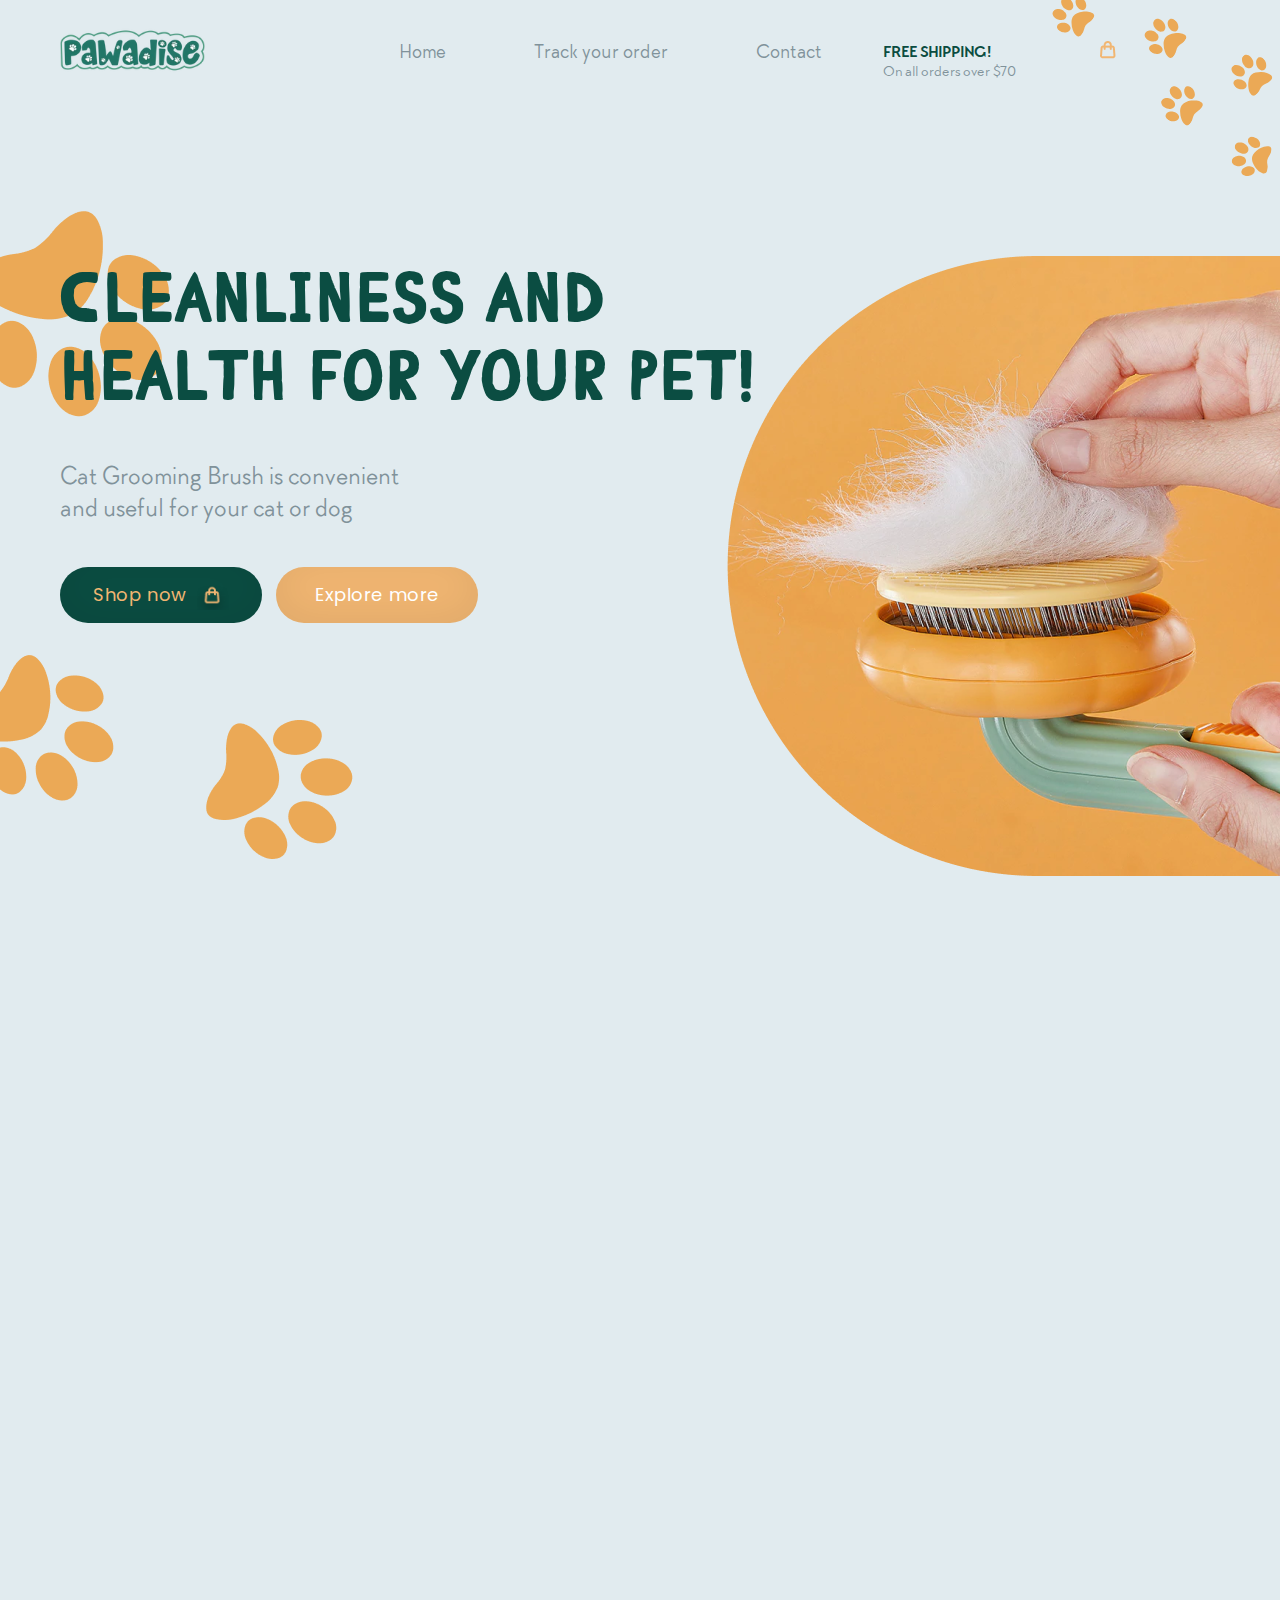
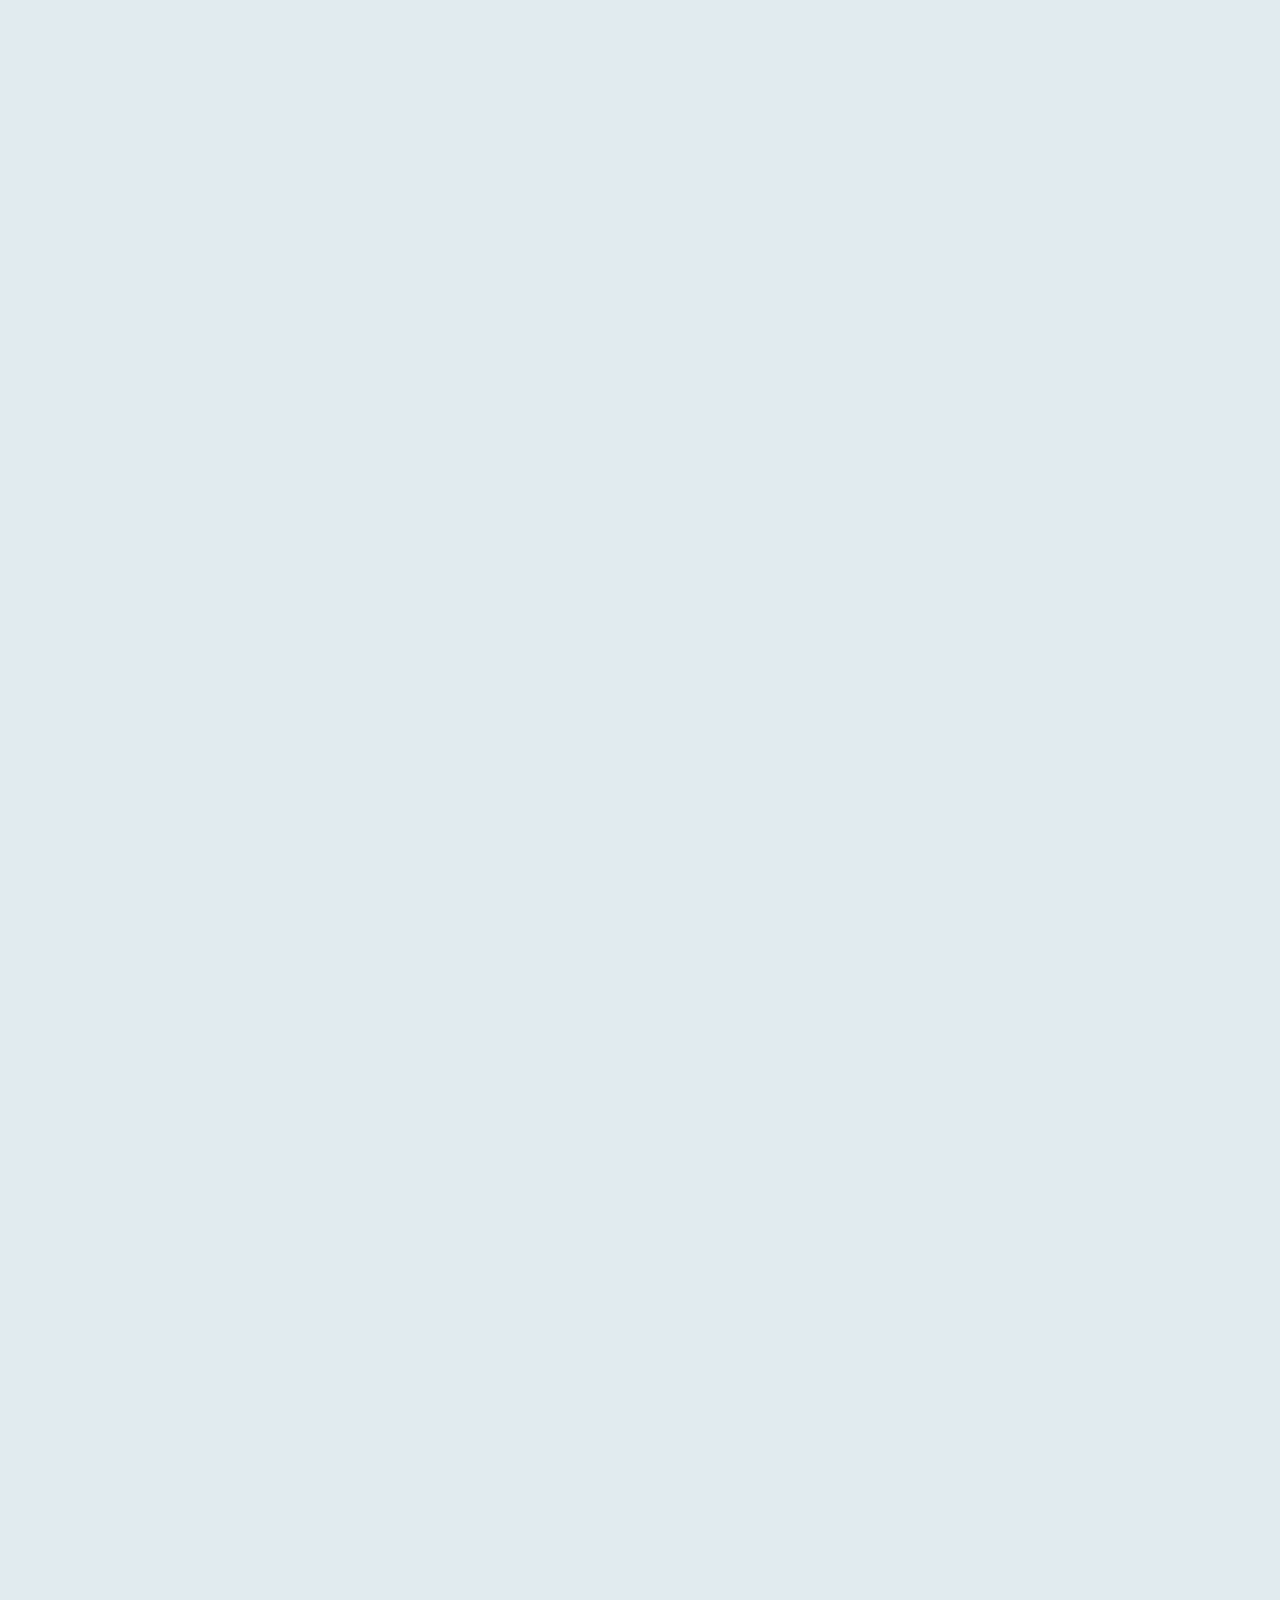
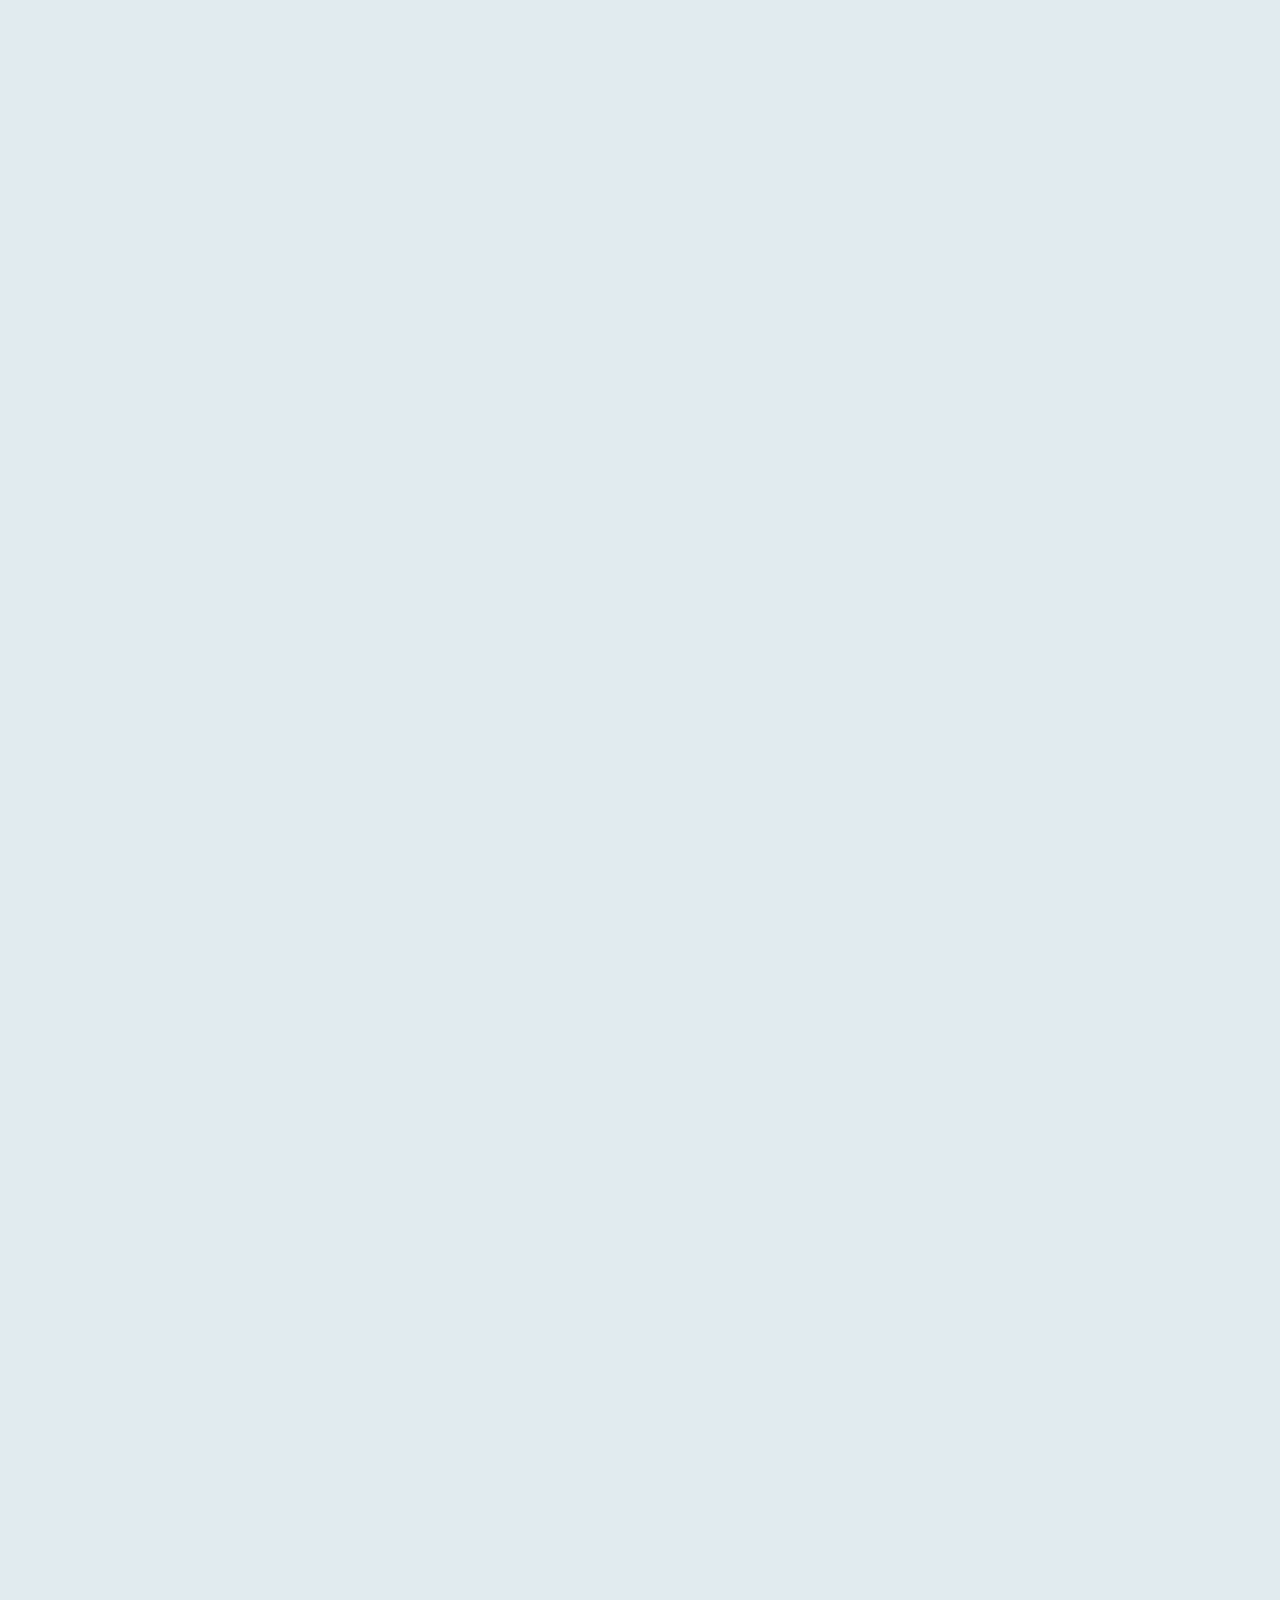
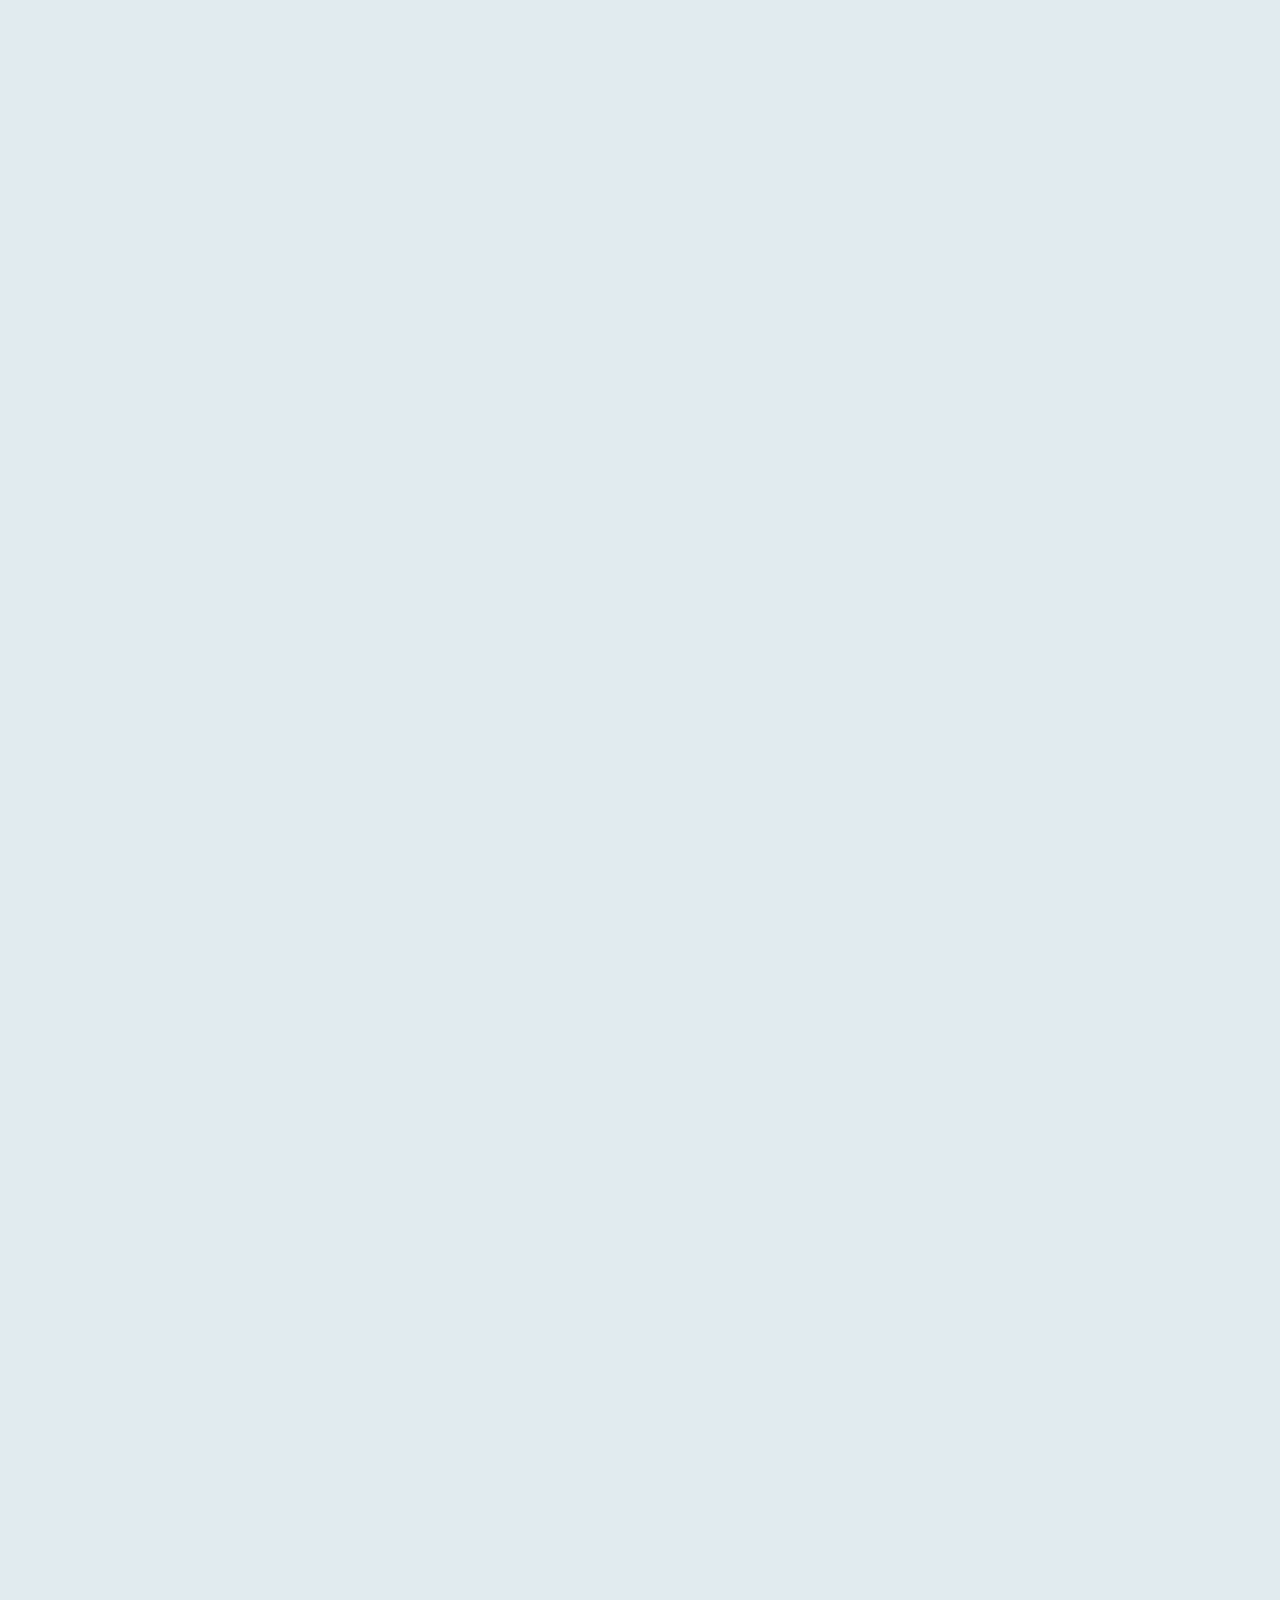
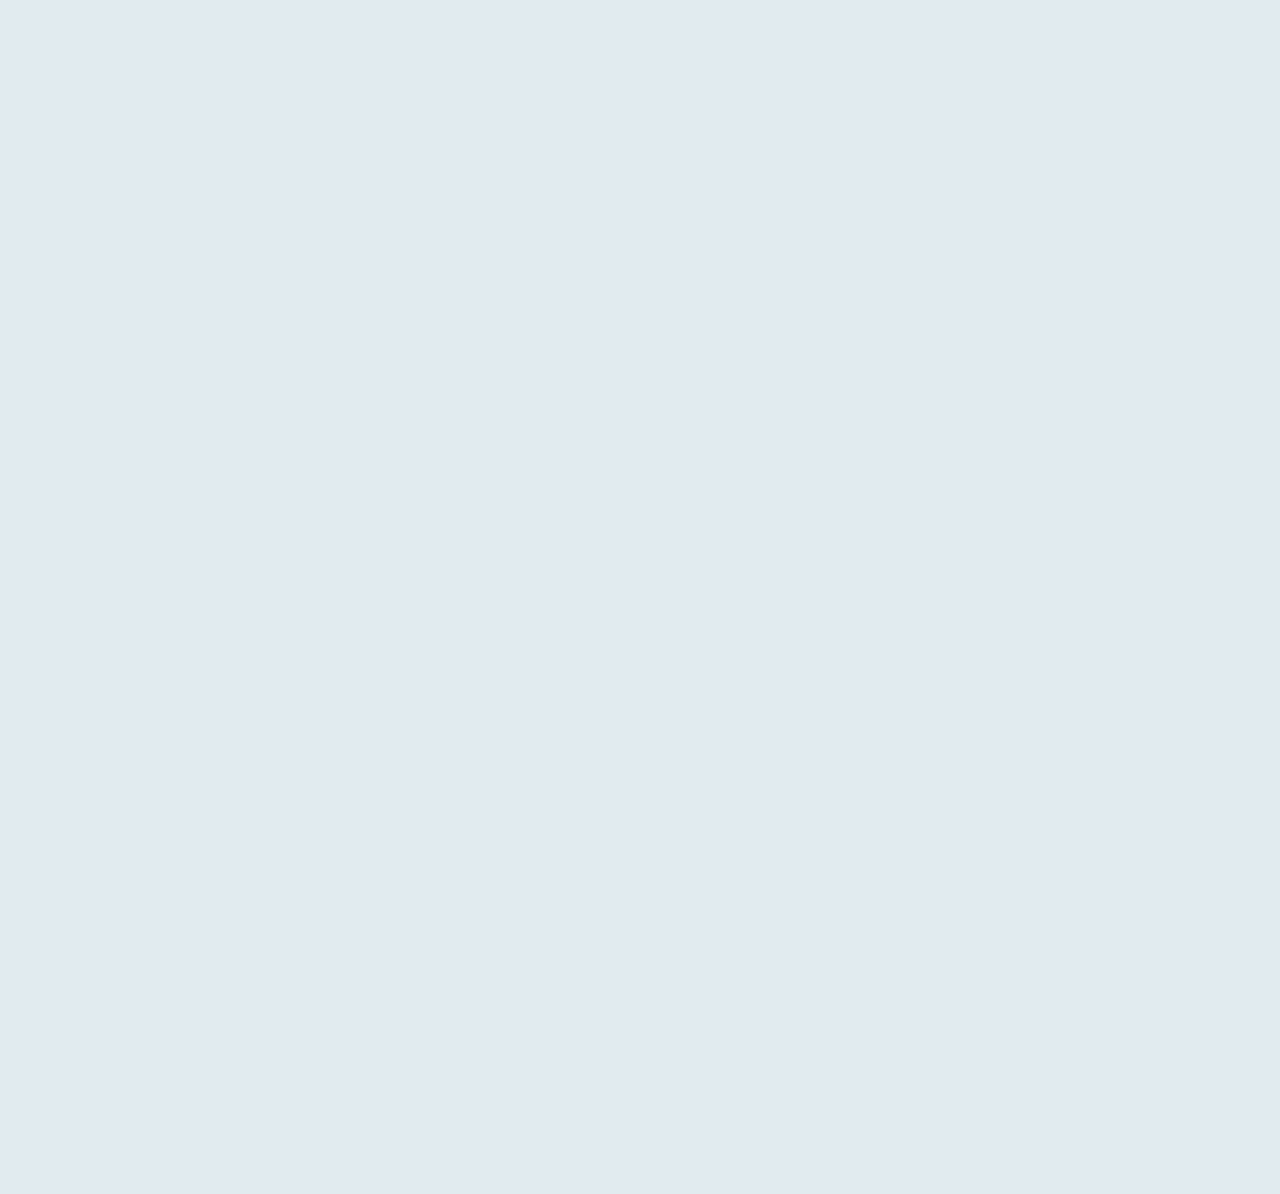
==== index.html @ 47f72644 "Rename main-page.html to index.html" ====
<!DOCTYPE html>
<html lang="en">

<head>
    <meta charset="UTF-8">
    <meta http-equiv="X-UA-Compatible" content="IE=edge">
    <meta name="viewport" content="width=device-width, initial-scale=1.0">
    <link rel="preconnect" href="https://fonts.googleapis.com">
    <link rel="preconnect" href="https://fonts.gstatic.com" crossorigin>
    <link href="https://fonts.googleapis.com/css2?family=Poppins:wght@600&display=swap" rel="stylesheet">
    <link rel="stylesheet" href="./css/normalize.css">
    <link rel="stylesheet" href="./css/fonts.css">
    <link rel="stylesheet" href="./css/style.css">
    <script src="./script/burger.js" defer></script>
    <title>Pawadise</title>
</head>

<body>
    <!-- HEADER  -->
    <header id="up" class="header">
        <div class="container">
            <div class="header__inner">
                <div class="header__wrapper">
                    <!-- Header mob menu -->
                    <div class="header__content-mob-menu">
                        <div class="mob-menu__item"></div>
                        <div class="mob-menu__item"></div>
                    </div>
                    <div class="header__logo">
                        <a href="#up">
                            <img src="./img/logo-top.svg" alt="pawadise-logo">
                        </a>
                    </div>
                    <nav class="header__nav">
                        <a class="nav-list__item" href="#home">
                            <div class="item-text">
                                Home
                            </div>
                        </a>
                        <a class="nav-list__item" href="#track">
                            <div class="item-text">
                                Track your order
                            </div>
                        </a>
                        <a class="nav-list__item" href="#contacts">
                            <div class="item-text">
                                Contact
                            </div>
                        </a>
                        <div class="header__offer">
                            <span class="header__offer-title">FREE SHIPPING! </span>
                            <span class="header__offer-text">On all orders over $70</span>
                        </div>
                        <div class="header__nav-shoppingbag">
                            <a href="#">
                                <img src="./img/shoppingbag.png" alt="shoppingbag-icon">
                            </a>
                        </div>
                    </nav>
                    <div class="header__shoppingbag">
                        <a href="#">
                            <img src="./img/shoppingbag.png" alt="shoppingbag-icon">
                        </a>
                    </div>
                </div>
            </div>
        </div>
    </header>
    <nav class="header__burger">
        <div class="header__burger-left">
            <ul>
                <li>
                    <a class="nav-list__item-string" href="#home">
                        Home
                    </a>
                </li>
                <li>
                    <a class="nav-list__item-string" href="#track">
                        Track your order
                    </a>
                </li>
                <li>
                    <a class="nav-list__item-string last-nav-link" href="#contact">
                        Contact
                    </a>
                </li>
                <li>
                    <span class="header__offer-title">FREE SHIPPING! </span>
                    <span class="header__offer-text">On all orders over $70</span>
                </li>
            </ul>
        </div>
        <div class="header__burger-right">
            <a class="close-burger" href="#">
                <img src="./img/close.png" alt="close">
            </a>
        </div>
    </nav>
    <main class="main">
        <section id="home" class="intro">
            <div class="container">
                <div class="intro-block">
                    <div class="info-title">
                        <h1 class="info__title">Cleanliness and health for your pet!</h1>
                    </div>
                    <div class="info-description">
                        <span class="info__text">Cat Grooming Brush is convenient <br> and useful for your cat or
                            dog</span>
                    </div>
                    <div class="info-btns">
                        <button class="button green-btn green-btn-top" type="button">Shop now <img
                                src="./img/akar-icons_shopping-bag.png" alt="bag-icon" width="32"></button>
                        <button class="button orange-btn orange-btn-top" type="button">Explore more</button>
                    </div>
                </div>
            </div>
        </section>
        <section class="advantages">
            <div class="container">
                <div class="advantages-block">
                    <div class="advantages__gif">
                        <img src="./img/catbrush_600x600.gif.gif" width="409" alt="image-exapmle">
                        <!--     <img class="icon-play" src="./img/play-icon.png"  alt="icon-play"> -->
                    </div>
                    <div class="advantages___description">
                        <div class="description__item">
                            <div class="description__item-title">
                                <img src="./img/ok-icon.png" width="32" alt="ok-icon">
                                <h3 class="item__title">Easy To Clean!</h3>
                            </div>
                            <span class="item__text">When you’re done brushing your pet, simply click the button and the
                                bristles retract back into the brush. It's super easy to remove all the hair from the
                                brush, making it ready for the next time use.</span>
                        </div>
                        <div class="description__item rt">
                            <div class="description__item-title">
                                <img src="./img/ok-icon.png" width="32" alt="ok-icon">
                                <h3 class="item__title">No More Hair Everywhere!</h3>
                            </div>
                            <span class="item__text">Whether you're a pet owner or groomer, you deserve to have this #1
                                recommended ergonomic, durable, and non-slip brush that provides comfort and ease when
                                brushing your cat, works great for both cats and dogs.</span>
                        </div>
                    </div>
                </div>
            </div>
        </section>
        <section id="track" class="benefits">
            <div class="container">
                <div class="benefits-block">
                    <div class="section__title  benefits-title">
                        <h2 class="section-title">Grooming Your Cat Doesn't Only Benefit You!</h2>
                    </div>
                    <div class="benefits__list">
                        <div class="benefits__list-item">
                            <div class="list-item__img">
                                <img src="./img/ok-icon.png" width="32" alt="ok-icon">
                            </div>
                            <div class="list-item__text">
                                <span>The more hair you brush, the less hair your cat will swallow which helps avoid
                                    multiple dangerous health issues.
                                </span>
                            </div>
                        </div>
                        <div class="benefits__list-item">
                            <div class="list-item__img">
                                <img src="./img/ok-icon.png" width="32" alt="ok-icon">
                            </div>
                            <div class="list-item__text">
                                <span>Brushing distributes the cat's natural hair oil which helps maintain skin and coat
                                    health.
                                </span>
                            </div>
                        </div>
                        <div class="benefits__list-item">
                            <div class="list-item__img">
                                <img src="./img/ok-icon.png" width="32" alt="ok-icon">
                            </div>
                            <div class="list-item__text">
                                <span>With frequent brushing, you can address tangles before they turn into mats.
                                </span>
                            </div>
                        </div>
                    </div>
                </div>
                <div class="benefits__img">
                    <img src="./img/cat-benefits-block.png" alt="red-cat-img">
                </div>
            </div>
        </section>
        <section class="colors">
            <div class="container-small">
                <div class="colors-block">
                    <div class="section__title colors__title">
                        <h2 class="section-title color-title">Pick your color</h2>
                    </div>
                    <div class="colors__cards">
                        <div class="colors__cards-item">
                            <div class="cards-item__img">
                                <img src="./img/card-1.png" alt="green-brush">
                            </div>
                            <button class="button colors-button green">Green</button>
                        </div>
                        <div class="colors__cards-item">
                            <div class="cards-item__img">
                                <img src="./img/card-2.png" alt="white-brush">
                            </div>
                            <button class="button colors-button white">White</button>
                        </div>
                        <div class="colors__cards-item">
                            <div class="cards-item__img">
                                <img src="./img/card-3.png" alt="purple-brush">
                            </div>
                            <button class="button colors-button purple">Purple</button>
                        </div>
                    </div>
                </div>
            </div>
        </section>
        <section class="pluses">
            <div class="container">
                <div class="pluses-block">
                    <div class="no-hair__img">
                        <img src="./img/no-hair-block.png" alt="cat-with-brush">
                    </div>
                    <div class="pluses__description">
                        <div class="section__title pluses__title">
                            <h2 class="section-title pluses-title">no more hair everywhere!</h2>
                        </div>
                        <div class="pluses__text info-description">
                            <span>Time spent brushing your cat can help deepen the bond between the two of you</span>
                        </div>
                        <button class="button green-btn pluses-btn" type="button">Shop now <img
                                src="./img/akar-icons_shopping-bag.png" alt="bag-icon" width="32"></button>
                    </div>
                </div>
            </div>
        </section>
        <section class="guaranties">
            <div class="container">
                <div class="guaranties-block">
                    <div class="section__title guaranties__title">
                        <h2 class="section-title">Satisfaction Guarantee</h2>
                    </div>
                    <div class="guaranties__description">
                        <span>We back our Grooming Brush with a 100% satisfaction guarantee for both you and your pet!
                            We are sure that your cat will love it!</span>
                    </div>
                    <div class="guaranties__description second-guaranties">
                        <span>Or else we offer a <span class="red">30 day money back</span> guarantee!</span>
                    </div>
                    <div class="guaranties__img">
                        <img src="./img/Background-Dog.png" alt="background-dog">
                    </div>
                    <div class="guaranties__right-img">
                        <img src="./img/100-img.png" alt="100%">
                    </div>
                </div>
            </div>
            <div class="guaranties__adaptive-img">
                <img valign="top" src="./img/dog-adaptive.png" alt="100%">
            </div>
            <div class="paws">
                <img src="./img/guaranties-paws.png" alt="100%">
            </div>
        </section>
        <section class="options">
            <div class="container">
                <div class="options-block">
                    <div class="options-block__top">
                        <div class="options__descriptions pluses__description">
                            <div class="section__title pluses__title options__title">
                                <h2 class="section-title">no more hair <br> everywhere!</h2>
                            </div>
                            <div class="options__text info-description">
                                <span>When you’re done brushing your pet, simply click the button and the bristles
                                    retract back into the brush. It's super easy to remove all the hair from the brush,
                                    making it ready for the next time use.</span>
                            </div>
                            <button class="button green-btn options-btn" type="button">Shop now <img
                                    src="./img/akar-icons_shopping-bag.png" alt="bag-icon" width="32"></button>
                        </div>
                        <div class="options__img">
                            <img src="./img/image25.png" alt="post-facebook">
                        </div>
                    </div>
                    <div class="options-block__bottom">
                        <div class="block__bottom-list">
                            <div class="bottom-list__item">
                                <div class="bottom-item__img">
                                    <img src="./img/options-block-1.png" alt="cat-brush-img">
                                </div>
                                <div class="bottom-item__text guaranties__description">
                                    <span>You’re able to check for any skin abnormalities or ear problems.
                                    </span>
                                </div>
                            </div>
                            <div class="bottom-list__item">
                                <div class="bottom-item__img">
                                    <img src="./img/options-block-2.png" alt="cat-brush-img">
                                </div>
                                <div class="bottom-item__text guaranties__description">
                                    <span>Grooming enables you to check for parasites such as fleas and ticks and get
                                        rid of them.
                                    </span>
                                </div>
                            </div>
                            <div class="bottom-list__item">
                                <div class="bottom-item__img">
                                    <img src="./img/options-block-3.png" alt="cat-brush-img">
                                </div>
                                <div class="bottom-item__text guaranties__description">
                                    <span>Time spent brushing your cat can help deepen the bond between the two of you.
                                    </span>
                                </div>
                            </div>
                        </div>
                    </div>
                </div>
            </div>
        </section>
        <section class="review">
            <div class="container-middle">
                <div class="review-block">
                    <div class="section__title guaranties__title review__title">
                        <h2 class="section-title review-title">all about Grooming Brush </h2>
                    </div>
                    <div class="review__top-part">
                        <div class="top-part__rate">
                            <div class="rate-img">
                                <img src="./img/properties-img.png" alt="review-icon" width="50">
                            </div>
                            <div class="rate-stars">
                                <img src="./img/5stars.png" alt="stars-icons">
                            </div>
                            <div class="rate-text">
                                <span>30 Reviews</span>
                            </div>
                        </div>
                        <button class="button orange-btn review-orange__button">Write a review</button>
                    </div>
                    <div class="review__cards">
                        <div class="review__card bottom__card">
                            <div class="card-img">
                                <img src="./img/review1.png" alt="review-photo">
                            </div>
                            <div class="card-info">
                                <span class="card-info__date">05.02.2022</span>
                                <span class="card-info__name">Carlos Mcgrath</span>
                                <div class="card-info__stars">
                                    <img src="./img/5stars.png" alt="stars-icons">
                                </div>
                                <span class="card-info__text">Arrived fast! Quality is good, exactly as <br> picture
                                    showed. My cat liked ot so <br> much.</span>
                            </div>
                        </div>
                        <div class="review__card spaces bottom__card">
                            <div class="card-img">
                                <img src="./img/review2.png" alt="review-photo">
                            </div>
                            <div class="card-info">
                                <span class="card-info__date">05.02.2022</span>
                                <span class="card-info__name">Ahmed Parsons</span>
                                <div class="card-info__stars">
                                    <img src="./img/5stars.png" alt="stars-icons">
                                </div>
                                <span class="card-info__text">I found this brush when I was looking for a self grooming
                                    kit for my cat. It's been a huge hit with him and he loves when I groom him with it.
                                    The hair removal is really easy and the product is good quality. Highly recommend
                                    it!</span>
                            </div>
                        </div>
                        <div class="review__card bottom__card">
                            <div class="card-img">
                                <img src="./img/review3.png" alt="review-photo">
                            </div>
                            <div class="card-info">
                                <span class="card-info__date">05.02.2022</span>
                                <span class="card-info__name">Darrell Levine</span>
                                <div class="card-info__stars">
                                    <img src="./img/5stars.png" alt="stars-icons">
                                </div>
                                <span class="card-info__text">I'm happy with my purchase of this hairbrush for my cat
                                    and dog. I like that the button is easy to press and it removed the hair quickly and
                                    efficiently. </span>
                            </div>
                        </div>
                        <div class="review__card bottom__card">
                            <div class="card-img">
                                <img src="./img/review4.png" alt="review-photo">
                            </div>
                            <div class="card-info">
                                <span class="card-info__date">05.02.2022</span>
                                <span class="card-info__name">Ahmed Parsons</span>
                                <div class="card-info__stars">
                                    <img src="./img/5stars.png" alt="stars-icons">
                                </div>
                                <span class="card-info__text">Cool brush, the cat is delighted, before it did not give
                                    itself to comb now it does!</span>
                            </div>
                        </div>
                        <div class="review__card spaces bottom__card">
                            <div class="card-img">
                                <img src="./img/review5.png" alt="review-photo">
                            </div>
                            <div class="card-info">
                                <span class="card-info__date">05.02.2022</span>
                                <span class="card-info__name">Jayden Mooney</span>
                                <div class="card-info__stars">
                                    <img src="./img/5stars.png" alt="stars-icons">
                                </div>
                                <span class="card-info__text">I absolutely love this brush! I have two cats and it works
                                    great on both of them. Plus, it's so easy to use and the button that removes the
                                    hair is so easy to press. </span>
                            </div>
                        </div>
                        <div class="review__card bottom__card">
                            <div class="card-img">
                                <img src="./img/review6.png" alt="review-photo">
                            </div>
                            <div class="card-info">
                                <span class="card-info__date">05.02.2022</span>
                                <span class="card-info__name">Darrell Levine</span>
                                <div class="card-info__stars">
                                    <img src="./img/5stars.png" alt="stars-icons">
                                </div>
                                <span class="card-info__text">It works very well and it's adorable</span>
                            </div>
                        </div>
                    </div>
                    <div class="review__button-block">
                        <button class="button review__button" type="button">Show more reviews<img src="./img/Vector.svg"
                                alt="bag-icon" width="10"></button>
                    </div>
                </div>
            </div>
        </section>
    </main>
    <!-- Footer -->
    <footer id="contacts" class="footer">
        <div class="container">
            <div class="footer__wrapper">
                <div class="footer__logo">
                    <a href="#up">
                        <img src="./img/logo-top.svg" alt="pawadise-logo">
                    </a>
                </div>
                <div id="contact" class="footer__menu">
                    <div class="footer__menu-left">
                        <a class="menu-left__link last-link" href="#">Terms of Service</a>
                        <a class="menu-left__link" href="#">Privacy Policy</a>
                    </div>
                    <div class="footer__menu-rigth">
                        <a class="menu-rigth__link last-link" href="#">Refund Policy</a>
                        <a class="menu-rigth__link" href="#">Shipping Policy</a>
                    </div>
                </div>
                <div class="footer__text">
                    <span>This site is protected by reCAPTCHA and the Google Privacy Policy and Terms of Service
                        apply.</span>
                </div>
            </div>
        </div>
    </footer>
</body>

</html>
---- css/fonts.css ----
@font-face {
    font-family: 'TT ChocolatesBold';
    src: url('../fonts/TT ChocolatesBold/TTChocolates-Bold.eot');
    src: local('../fonts/TT ChocolatesBold/TT Chocolates Bold'), local('TTChocolates-Bold'),
        url('../fonts/TT ChocolatesBold/TTChocolates-Bold.eot?#iefix') format('embedded-opentype'),
        url('../fonts/TT ChocolatesBold/TTChocolates-Bold.woff2') format('woff2'),
        url('../fonts/TT ChocolatesBold/TTChocolates-Bold.woff') format('woff'),
        url('../fonts/TT ChocolatesBold/TTChocolates-Bold.ttf') format('truetype');
    font-weight: bold;
    font-style: normal;
}
@font-face {
    font-family: 'TT ChocolatesRegular';
    src: url('../fonts/TT ChocolatesRegular/TTChocolates-Regular.eot');
    src: local('../fonts/TT ChocolatesRegular/TT Chocolates Regular'), local('TTChocolates-Regular'),
        url('../fonts/TT ChocolatesRegular/TTChocolates-Regular.eot?#iefix') format('embedded-opentype'),
        url('../fonts/TT ChocolatesRegular/TTChocolates-Regular.woff2') format('woff2'),
        url('../fonts/TT ChocolatesRegular/TTChocolates-Regular.woff') format('woff'),
        url('../fonts/TT ChocolatesRegular/TTChocolates-Regular.ttf') format('truetype');
    font-weight: normal;
    font-style: normal;
}
@font-face {
    font-family: 'TT ChocolatesMedium';
    src: url('../fonts/TT ChocolatesMedium/TTChocolates-Medium.otf') format('opentype');
}
 @font-face {
    font-family: 'Comic CATRegular';
    src: url('../fonts/Comic CATRegular/Comic_CAT.otf') format('opentype');
}
---- css/style.css ----
html, body {
    font-family: 'TT ChocolatesRegular';
    font-size: 62.5%;
    color: #0B4D42;
    background-color: #E1EBEF;
    overflow-x: hidden;
    min-width: 320px;
    max-width: 256rem;
    margin: 0 auto;
   /*  outline: 1px solid green; */
    box-sizing: border-box;
    height: 100%;
    position: relative;
}
h1, h2, h3, h4, h5, h6, span, ul, li {
    margin: 0;
    padding: 0;
}
a {
    text-decoration: none;
    color: #80929A;
}
.container {
    height: auto;
    max-width: 116rem;
    margin: 0 auto;
  /*   outline: 1px solid red; */
    position: relative;
}
.container-middle {
    max-width: 94.8rem;
    position: relative;
    margin: 0 auto;
 /*    outline: 1px solid purple; */
}
.container-small {
    max-width: 86rem;
    position: relative;
    margin: 0 auto;
/*     outline: 1px solid blue; */
}
.header {
    background: url(../img/header-backgrnd.svg) no-repeat top right;
}
.header__inner {
    z-index: 1000;
}
.header__wrapper {
    z-index: 100;
    display: flex;
    align-items: center;
    justify-content: space-between;
    padding-bottom: 8rem;
    flex-shrink: 1;
}
.header__logo {
    display: flex;
    width: 14.5rem;
    height: 4.5rem;
}
.header__shoppingbag {
    display: flex;
}
.header__nav {
    display: flex;
    justify-content: space-evenly;
    flex-basis: 70%;
    flex-direction: row;
    font-size: 2rem;
    line-height: 120%;
    align-items: center;
    align-self: center;
    padding-right: 7rem;  
}
.nav-list__item {
    padding: 0 2.7rem 3.7rem 2.7rem;
}
.item-text {
    padding-top: 4rem;
}
.nav-list__item:hover {
    color: #FFFFFF;
    background-color: #EBA956;
    border-radius: 0px 0px 5rem 5rem;
    cursor: pointer;
}
.nav-list__item:hover a {
    color: #FFFFFF;
    cursor: pointer;
}
.header__offer {
    display: flex;
    flex-direction: column;
    padding-top: 2.2rem;
    margin-right: 5rem;
}
.header__nav-shoppingbag {
   padding-top: 0.5rem; 
}
.header__offer-title {
    color: #0B4C41;
    font-family: 'TT ChocolatesBold';
    font-size: 1.6rem;
    line-height: 127%;
}
.header__offer-text {
    font-size: 1.5rem;
    line-height: 127%;
    color: #80929A;
}
/* intro-block */
.intro-block {
    padding-top: 8rem; 
    display: flex;
    flex-direction: column;
    justify-content: left;
}
.info__title {
    font-family: 'Comic CATRegular';
    font-size: 6.8rem;
    line-height: 115%;
    color: #0B4D42;
    margin-bottom: 4.3rem;
    max-width: 77.3rem;
}
.info-description {
    font-size: 2.5rem;
    line-height: 127%;
    color: #80929A;
    margin-bottom: 4.3rem;
}
.info-btns {
    display: flex;
    margin-bottom: 25.3rem;
}
.green-btn {
    display: flex;
    align-items: center;
    justify-content: center;
    height: 5.6rem;
    width: 20.2rem;
    font-size: 1.8rem;
    line-height: 150%;
    text-align: center;
    letter-spacing: 0.03em;
    font-family: 'Poppins', sans-serif;
    color: #F1B672;
    background-color: #0B4D42;
    border-radius: 6.8rem;
    border: none;
    cursor: pointer;
    margin-right: 1.4rem;
    box-shadow: inset 0px -8px 43px rgba(0, 0, 0, 0.07);
}
.button img {
    padding-left: 1rem;
}
.orange-btn {
    display: flex;
    align-items: center;
    justify-content: center;
    height: 5.6rem;
    width: 20.2rem;
    font-size: 1.8rem;
    line-height: 150%;
    text-align: center;
    letter-spacing: 0.03em;
    font-family: 'Poppins', sans-serif;
    color: #FFF;
    background-color: #F1B672;
    border-radius: 6.8rem;
    border: none;
    cursor: pointer;
    margin-right: 1.4rem;
    box-shadow: inset 0px -8px 43px rgba(0, 0, 0, 0.07);
}
.intro {
    background: url(../img/main-first-block.png) no-repeat top 100% right,
    url(../img/paw_first-block.png) no-repeat top 100% left;
}
/* Advantages-block */
.advantages {
    padding-bottom: 11rem;
    background: url(../img/gif-block-paws.png) no-repeat top 108% left;
    background-size: 15rem;
}
.advantages-block {
    padding-top: 16rem;
    display: flex;
}
.advantages__gif {
    flex-basis: 41%;
    border-radius: 6rem;
    margin-right: 4.5rem;
    overflow: hidden;
}
.advantages__gif img{
    width: 100%;
    height: auto;
}
.icon-play {
    position: absolute;
    top: 50%;
    left: 50%;
    transform: translate(-50%, -50%);
}
.advantages___description {
    display: flex;
    padding-top: 1.3rem;
/*     justify-content: left; */
}
.description__item {
    display: flex;
    flex-direction: column;
}
.description__item-title {
    display: flex;
    align-items: center;
    font-family: 'TT ChocolatesBold';
    color: #0B4C41;
    margin-bottom: 2.5rem;
}
.description__item-title h3 {
    line-height: 127%; 
    font-size: 2.5rem;
}
.description__item-title img {
    margin-right: 1.4rem;
}
.item__text {
    font-family: TT Chocolates;
    font-size: 2rem;
    line-height: 125%;
    color: #80929A;
}
.description__item {
    display: flex;
    max-width: 40.8rem;
}
.description__item:last-child {
    margin-bottom: 0;
    justify-content: flex-end;
}
/* Benefits block */
.benefits-block {
    padding-top: 9rem;
}
.section__title {
    font-family: 'Comic CATRegular';
    color: #0B4D42;
    margin-bottom: 12.5rem;
    max-width: 68.2rem;
}
.section-title {
    font-size: 5.4rem;
    line-height: 115%;
}
.benefits__list {
    display: flex;
    justify-content: space-between;
}
.benefits__list-item {
    display: flex;
    justify-content: flex-start;
    max-width: 30.2rem;
}
.benefits__list-item:last-child {
    padding-right: 4.4rem;
}
.list-item__text {
    margin-left: 1.4rem;
    font-size: 2rem;
    line-height: 120%;
    color: #80929A;
}
.benefits__img {
    position: absolute;
    top: 31%;
    left: 85%;
    transform: translate(-50%, -50%);
}
/* color section */

.colors-block {
    padding-top: 20.8rem;
}
.colors__title {
    text-align: center;
    max-width: 100%;
    margin-bottom: 7rem;
}
.colors__cards {
    display: flex;
    flex-wrap: wrap;
    justify-content: space-between;
}
.colors__cards-item {
    max-width: 25.6rem;
    width: 100%;
    margin-right: 4.5rem;
    background: rgba(11, 76, 65, 0.09);
    border-radius: 6rem;
    display: flex;
    flex-direction: column;
    align-self: center;
    align-items: center;
    position: relative;
    overflow: hidden;
    z-index: 4;
}
.colors__cards-item:last-child {
    margin-right: 0;
}
.cards-item__img {
    padding-top: 2rem;
    padding-left: 3.5rem;
    z-index: 5;
    margin-bottom: -5rem;
}
.colors-button {
    width: 18rem;
    height: 5.7rem;
    border: none;
    box-shadow: inset 0px -1.5rem 3.9rem rgba(0, 0, 0, 0.07);
    border-radius: 7rem;
    font-family: 'Poppins', sans-serif;
    font-size: 1.8rem;
    line-height: 150%;
    text-align: center;
    letter-spacing: 0.03em;
    color: #F1FBFF;
    margin-bottom: 2.4rem;
    cursor: pointer;
    z-index: 10;
}
.green {
    background: #61A865;
}
.white {
    background: #FFFFFF;
    color: #48331A;
}
.purple {
    background: #B7789F;
}

/* pluses block */
.pluses-block {
    padding-top: 24.1rem;
    display: flex;
}
.no-hair__img {
    margin-right: 8.5rem;
}
.pluses__description {
    padding-top: 8.5rem;
}
.pluses__title {
    margin-bottom: 4.3rem;
}
.pluses__text {
    margin-bottom: 6.3rem;
}
/* guarantiies block */
  .guaranties {
    position: relative;
}  
.guaranties-block {
    padding-top: 22rem;
    display: flex;
    flex-direction: column;
    align-items: center;
}
.guaranties__title {
    text-align: center;
    max-width: 100%;
}
.guaranties__description {
    font-size: 2rem;
    line-height: 2.5rem;
    text-align: center;
    color: #80929A;
    max-width: 44.3rem;
    margin-bottom: 2.9rem;
    z-index: 4;
}
.red {
    font-family: 'TT ChocolatesBold';
    color: #DC2651;
}
.guaranties__img {
    margin-top: -30rem;
    z-index: 5;
}
.guaranties__img img {
    width: 100%;
    height: auto;
    z-index: 0;
}
.paws {
    z-index: 50;
    position: absolute;
    top: 78%;
}
.paws img {
    width: 100%;
    height: auto;
    z-index: 0;
}
.guaranties__right-img {
    position: absolute ;
    top: 55%;
    left: 89.2%;
    transform: translate(-100%, -50%);

    z-index: 10;
}
.guaranties__right-img img {
    width: 200%;
    height: auto;
    z-index: 0;
}
.guaranties__adaptive-img {
    display: none;
}
/* options-block */
.options-block {
    display: flex;
    flex-direction: column;
}
.options__descriptions {
    flex-basis: 47%;
    margin-right: 2rem;
}
.options-block__top {
    display: flex;
    justify-content: space-between;
    padding-bottom: 10.7rem;
}
.options__title {
    padding-top: 0.8rem;
}
.options__text {
    margin-bottom: 4.5rem;
    padding-bottom: 0;
}
.options__img {
    padding-top: 4.8rem;
    padding-bottom: 5rem;
    background: #FFFFFF;
    border-radius: 6rem;
 /*    margin-right: 3.7rem; */
}
.options__img img {
    width: 100%;
    height: auto;
}
.bottom-item__img {
    margin-bottom: 2.7rem;
}
.block__bottom-list {
    display: flex;
    justify-content: space-between;
}
.bottom-list__item {
    display: flex;
    flex-direction: column;
    align-items: center;
    flex-basis: 22%;
}
.bottom-item__text {
    margin-bottom: 0;
}
/* Review block */
.review-block {
    padding-top: 22rem;
}
.review__title {
    margin-bottom: 8rem;
}
.review__top-part {
    display: flex;
    justify-content: space-between;
    margin-bottom: 5.8rem;
}
.top-part__rate {
    display: flex;
    justify-content: left;
    align-items: center;
    margin-left: 1.4rem;
}
.rate-img {
    margin-right: 1.5rem;
}
.rate-stars {
    margin-right: 1.1rem;
}
.rate-text {
    padding-top: 0.5rem;
    font-size: 1.8rem;
    line-height: 122%;
    color: #0B4C41;
}
.review__cards {
    display: flex;
    flex-basis: 30%;
    flex-wrap: wrap;
    margin-bottom: 5rem;
    overflow: hidden;
}
.review__card {
    max-width: 29.95rem;
    background: rgba(11, 76, 65, 0.07);
    border-radius: 5rem;
    align-items: stretch;
    min-height: 55rem;
}
.spaces {
    margin: 0 2.5rem;
}
.card-img {
    margin-bottom: 1.8rem;
}
.card-info {
    padding: 0 1.6rem;
}
.card-info__date {
    display: block;
    font-size: 1.4rem;
    line-height: 121%;
    color: #80929A;
    margin-bottom: 2.1rem;
}
.card-info__name {
    font-family: 'Comic CATRegular';
    display: block;
    font-size: 1.8rem;
    line-height: 116%;
    color: #0B4C41;
    margin-bottom: 0.6rem;
}
.card-info__stars {
    margin-bottom: 1.5rem;
}
.card-info__text {
    display: block;
    font-size: 1.6rem;
    line-height: 125%;
    color: #073029;
    margin-bottom: 1.6rem;
}
.bottom__card {
    margin-bottom: 2.6rem;
}
.review__button-block {
    display: flex;
    justify-content: center;
    margin-bottom: 18rem;
}
.review__button {
    background: rgba(11, 76, 65, 0.07);
    border-radius: 3rem;
    width: 34.8rem;
    height: 4.8rem;
    border: none;
    color: #0B4C41;
    font-size: 2rem;
    line-height: 120%;
    color: #0B4D42;
    cursor: pointer;
}
.footer {
    height: 19.2rem;
    background: #FFFFFF;
}
.footer__wrapper {
    display: flex;
    justify-content: space-between;
}
.footer__logo {
    padding-top: 6rem;
    margin-right: 17rem;
}
.footer__menu {
    flex-basis: 30%;
    padding-top: 7.9rem;
    display: flex;
    justify-content: space-between;
}
.footer__menu-right {
    margin-bottom: 1.5rem;
}
.footer__menu a {
    display: block;
    margin-bottom: 1.5rem;
    font-size: 1.6rem;
    line-height: 119%;
    color: #0B4D42;
}
.footer__text {
    flex-basis: 20%;
    padding-top: 8.1rem;
    font-size: 1.3rem;
    line-height: 123%;
    color: #80929A;
    padding-right: 4.7rem;
}
/* product block */
.product__wrapper {
    display: flex;
}
.product__images-part{
    margin-right: 15rem;
    display: flex;
    flex-direction: column;
    flex-basis: 40%;
}
.item-img {
    overflow: hidden;
    width: 9.7rem;
    height: 9.7rem;
    object-fit: contain;
    border-radius: 18px;
    cursor: pointer;
}
.item-img img {
    overflow: hidden;
    width: 100%;
    height: auto;
    object-fit: cover;
}
.part__mini-items {
    display: flex;
    justify-content: space-between;
}
.images-part__lagre {
    margin-bottom: 3rem;
    width: 55.7rem;
    height: 55.7rem;
    overflow: hidden;
    border-radius: 6rem;
}
.images-part__lagre img {
    width: 100%;
    height: 100%;
    display: block;
    object-fit: contain;
}
.product__description-part {
    padding-top: 0.5rem;
}
.description-part__rate {
    display: flex;
    align-items: center;
    margin-bottom: 1rem;
}
.product__stars {
    margin-bottom: 0;
    margin-right: 0.5rem;
}
.product__text {
    padding: 0;
    padding-bottom: 0.3rem;
}
.description-part__title {
    margin-bottom: 3.5rem;
}
.description-part__sale {
    width: 6.4rem;
    height: 2.3rem;
    color: #fff;
    background-color: #DC2651;
    border-radius: 43.3325px;
    text-align: center;
    line-height: 2.3rem;
    font-size: 1.4rem;
    margin-bottom: 0.5rem;
}
.description-part__price {
    font-family: 'Comic CATRegular';
    font-size: 3.5rem;
    line-height: 114%;
    color: #0B4D42;
    margin-right: 1.6rem;
}
.description-part__sell-price {
    font-size: 2.3rem;
    line-height: 122%;
    text-decoration-line: line-through;
    color: #80929A;
}
.description-part__text {
    display: flex;
    align-items: center;
}
.description-part__text {
    margin-top: 3.5rem;
    margin-bottom: 3.4rem;
}
.description-part__dot {
    margin-right: 1rem;
}
.description-part-text {
    font-size: 1.8rem;
    line-height: 122%;
    color: #80929A;
}
.description-part__advantages {
    margin-bottom: 3.5rem;
} 
.part-advantages__item {
    display: flex;
    align-items: center;
    margin-bottom: 1rem;
}
.part-advantages__item:last-child {
    margin-bottom: 0;
}
.description-part__icon {
    margin-right: 1rem;
}
.description-part__advantages-text {
    font-size: 1.8rem;
    line-height: 122%;
    color: #0B4C41;
    padding-bottom: 0.2rem; 
}
.part-colors__title {
    font-size: 1.8rem;
    line-height: 122%;
    color: #2C2C2C;
    margin-bottom: 1rem;
}
.part-colors__items {
    display: flex;
}
.color-item {
    width: 8.5rem;
    height: 8.5rem;
    background: rgba(11, 76, 65, 0.09);
    border-radius: 15px;
    margin-right: 1rem;
    cursor: pointer;
    overflow: hidden;
}
.color-item:last-child {
    margin-right: 0;
}
.color-item img {
    width: 100%;
    height: auto;
    object-fit: none;
}
.description-part__colors {
    margin-bottom: 4.5rem;
}
.description-part__btn {
    margin-bottom: 6.6rem;
}
/* mobile menu */
.header__content-mob-menu {
    display: none;
    width: 2.7rem;
    height: 1.06rem;
    cursor: pointer;
    padding: 2.7rem 0;
}
.mob-menu__item {
    background: #80929A;
    border-radius: 5px;
    width: 2.8rem;
    height: 0.27rem;
    margin-bottom: 0.53rem;
}
.mob-menu__item:last-child {
    margin-bottom: 0;
}
.header__shoppingbag {
    display: none
}
.header__burger {
    display: none;
}
.active {
    outline: 2px solid red;
}
.hidden {
    display: none;
}
@media (max-width: 1200px) {
    .header__wrapper, .intro-block, .advantages-block, .benefits-block, .pluses-block, .guaranties-block, .options-block, .footer__wrapper, .product__wrapper {
        padding-left: 3rem;
        padding-right: 3rem;
    }
    .header {
        background-size: 20%;
    }
    .advantages___description {
        height: 40rem;
    }
    .advantages__gif {
        height: 100%;
        overflow: hidden;
    }
    .benefits__img {
        left: 90%;
        width: 80%;
    }
    .benefits__img img {
        left: 90%;
        width: 70%;
    }
    .guaranties {
        overflow: hidden;
    }
    .footer__text {
        padding-right: 0;
        flex-basis: 25%;
    }
    .footer__logo {
        flex-basis: 25%;
        margin-right: 0;
    }
    .footer__menu {
        flex-basis: 30%;
    }
    .product__wrapper {
        justify-content: space-between;
    }
    .product__images-part {
        margin-right: 0;
        flex-basis: 50%;
    }
    .product__description-part {
        flex-basis: 40%;
    }
    .hidden {
    display: none;
}
}
/* extra breakpoint */
@media (max-width: 1100px) {
    .guaranties__right-img {
        top: 53%;
    } 
    .guaranties__img {
        padding-top: 5rem;
    }
    .product__images-part {
        flex-basis: 54%;
        overflow: hidden;
    }
    .product__images-part img{
        width: 100%;
        height: auto;
    }
    .product-title {
        font-size: 5.3rem;
    }
    .item-img {
        overflow: hidden;
        width: 9rem;
        height: 9rem;
        object-fit: contain;
        border-radius: 18px;
        cursor: pointer;
    }
    .item-img img {
        overflow: hidden;
        width: 100%;
        height: auto;
        object-fit: contain;
    }
    .images-part__lagre {
        width: 100%;
        height: auto;
    }
    .part__mini-items {
        padding: 0.2rem;
    }
}
@media (max-width: 992px) {
    .header__wrapper, .intro-block, .advantages-block {
         padding-bottom: 5rem;
    }
    .header {
         background-size: 17%;
    }
    .item-text {
         padding-top: 2.8rem;
    }
    .nav-list__item {
        font-size: 1.6rem;
        text-align: center;
        padding: 0 1.8rem 3rem 1.8rem;
    }
    .header__offer {
         padding-left: 1rem;
         margin-right: 4rem;
    }
    .header__offer-title {
         font-size: 1.4rem;
    }
    .header__offer-text {
        font-size: 1.3rem;
    }
    .intro {
        position: relative;
        background: url(../img/paw_first-block.png) no-repeat top 25% left;
        background-size: 40%;
    }
    .info__title {
        font-size: 5.8rem;
    }
    .intro-block {
        background: url(../img/main-first-block.png) no-repeat top 43% right;
        background-size: 46rem;
    } 
    .advantages-block {
        padding-top: 12rem;
    }
    .advantages___description {
        flex-direction: column;
    }
    .description__item {
        margin-bottom: 2.5rem;
    }
    .description__item-title {
        line-height: 127%;
        margin-bottom: 1.5rem;
    }
    .item__text {
        font-size: 1.8rem;  
    }
    .section-title {
        font-size: 4.8rem;
    }
    .benefits-title {
        max-width: 45rem;
    }
    .benefits__list {
        padding-right: 0;
    }
    .benefits__list-item:last-child {
        padding-right: 0rem;
    }
    .bottom-list__item {
        flex-basis: 30%;
    }
    .list-item__text {
        font-size: 1.6rem;
    }
    .colors-block, .review-block, .pluses-block {
        padding: 16rem 3rem 0 3rem;
    }
    .colors__cards {
        justify-content: space-evenly;
    }
    .colors__cards-item {
        flex-basis: 40%;
        margin-left: 4.5rem;
        margin-bottom: 4rem;
    }
    .colors__cards-item:last-child {
        margin-right: 4.5rem;
    }
    .no-hair__img {
        flex-basis: 100%;
        overflow: hidden;
        margin-right: 5rem;
    }
    .no-hair__img img{
        width: 100%;
        height: auto;
    }
    .pluses__description {
        padding-top: 2rem;
    }
    .pluses__text {
        font-size: 2.1rem;
        margin-bottom: 4rem;
    }
    .guaranties-block, .review-block {
        padding-top: 16rem;
    }
    .guaranties__right-img {
        top: 62%;
    } 
    .guaranties__title {
        margin-bottom: 8.5rem;
    }
    .guaranties__img {
        padding-top: 5rem;
    }
    .paws {
        z-index: 50;
        position: absolute;
        top: 77%;
    }
    .paws img {
        width: 80%;
    }
    .options-block {
        padding-top: 10rem;
    }
    .options__img {
        flex-basis: 50%;
        height: 100%;
        overflow: hidden;
    }
    .options__img img{
        width: 100%;
        height: auto;
    }
    .options__text  {
        font-size: 2rem;
    }
    .review__cards {
        justify-content: space-evenly;
    }
    .card-img img{
        width: 100%;
    }
    .review__card {
        max-width: 100%;
        flex-basis: 45%;
    }
    .review__button-block {
        margin-bottom: 15rem;
    }
    .spaces {
        margin-right: 0;
        margin-left: 0;
    }
    .footer {
        height: auto;
    }
    .footer__logo, .footer__menu, .footer__text {
        margin-right: 0rem;
        padding: 4rem 0;
    }
    .footer__menu {
        flex-basis: 35%;
    }
    .product__wrapper {
        flex-direction: column;
    }
    .product__images-part {
        flex-direction: row;
        justify-content: space-evenly;
        margin-bottom: 4rem;
    }
    .images-part__lagre {
        margin-bottom: 0;
        width: 65%;
    }
    .part__mini-items {
        padding: 0.2rem;
        flex-basis: 20%;
        flex-direction: column;
        justify-content: space-between;
        align-items: center;
    }
    .images-part__mini {
        display: flex;
    }
    .item-img {
        overflow: hidden;
        justify-content: space-between;
        object-fit: none;
        border-radius: 18px;
        cursor: pointer;
        width: 56%;
        height: auto;
    }
    .item-img img {
        overflow: hidden;
        width: 100%;
        height: auto;
        object-fit: contain;
        display: block;
    }
    .colors__cards-item:last-child {
        margin-bottom: 0;
    }
}
 /* extra breakpoint */
 @media (max-width: 880px) {
    .guaranties__right-img {
        top: 55%;
    } 
    .guaranties__img {
        padding-top: 10rem;
    }
    .intro-block {
        padding-bottom: 0;
    }
    .intro-block {
        background: url(../img/main-first-block.png) no-repeat top 57% right;
        background-size: 46rem;
    }
}
 @media (max-width: 768px) {
/*     .header__wrapper {
        padding-bottom: 1.5rem;
    }
    .header__logo, .footer__logo {
        width: 8.7rem;
        height: 2.7rem; 
    }
    .header__logo img{
        width: 100%;
        height: auto; 
    }
    .header__nav {
        padding-right: 3rem;
    }
    .header__nav-shoppingbag {
        margin-left: 3rem;
    } */
    main {
        padding-top: 6.4rem;
    }
    .header {
        background: none;
        background-color: #FFFFFF;
    }
    .header__wrapper {
        height: 6.4rem;
        padding-bottom: 0rem;
        display: flex;
        justify-content: space-between;
        position: fixed;  
        width: 92%;
    }
    .header__wrapper::before {
        content: '';
        position: absolute;
        top: 0;
        left: 0;
        width: 100%;
        height: 100%;
        background-color: #fff;
        z-index: 6;
    }
    .header__logo {
        padding: 1.8rem 0;
        width: 8.7rem;
        height: 2.7rem; 
        position: relative;
        z-index: 7;
    }
    .footer__logo {
        padding: 1.8rem 0;
        width: 8.7rem;
        height: 2.7rem; 
        position: relative;
        z-index: 4;
    }
    .header__logo img{
        width: 100%;
        height: auto; 
    }
    .header__content-mob-menu {
        display: block;
        position: relative;
        z-index: 7;
    }
    .header__shoppingbag {
        display: block;
        position: relative;
        z-index: 7;
        padding-right: 1rem;
    }
    .header__nav {
        display: none;
    }   
    .header__content-mob-menu {
        display: block;
    }
    .header__shoppingbag {
        display: block
    }
    .header__nav {
        display: none;
    }
    .header__burger {
        width: 100%;
        height: 100%;
        top: 0%;
        left: 0;
        background-color: transparent;
        position: fixed;
        z-index: 5;
        display: none;
    }
    .is-active {
        display: flex;
    }
    .none {
        display: none;
    }
    .header__burger-left {
        background-color: #FFF;
        display: flex;
        flex-direction: column;
        padding-top: 15.5rem;
        height: 100%;
        width: 78%;
    }
    .header__burger-left ul {
        list-style: none;
        margin-left: 2rem;
    }
    .nav-list__item-string {
        font-size: 1.8rem;
        line-height: 122%;
        color: #80929A;
        display: block;
        margin-bottom: 2.2rem;
        width: 50%;
    }
    .last-nav-link {
        margin-bottom: 9.4rem;
    }
    .header__offer-title {
        font-size: 1.6rem;
        margin-bottom: 0.5rem;
        display: block;
    }
    .header__offer-text {
        font-size: 1.5rem;
    }
    .header__burger-right {
        padding-top: 8rem;
        font-size: 2rem;
        width: 22%;
        background-color: rgba(0, 0, 0, 0.5);
        display: flex;
        justify-content: center;
    } 
    .header__burger-right a {
        padding: 1rem;
    }
    .item-text {
        padding-top: 2.4rem;
    }
    .nav-list__item {
       font-size: 1.6rem;
       text-align: center;
       padding: 0 1rem 3rem 1rem;
    }
    .header__offer {
        display: none;
    }
    .intro {
        position: relative;
        background: url(../img/paw_first-block.png) no-repeat top 0% left;
        background-size: 35%;
    }
    .info-btns {
        margin-bottom: 8rem;
    }
    .info__title {
        font-size: 4.2rem;
    }
    .info-title {
        max-width: 30rem;
    }
    .info-description {
        font-size: 2rem;
    }
    .intro-block {
        background: url(../img/main-first-block.png) no-repeat top 55% right;
        background-size: 35rem;
        padding-bottom: 0;
    } 
    .info-btns {
        margin-bottom: 12rem;
    }
    .advantages {
        background: url(../img/gif-block-paws.png) no-repeat top 106% left;
        background-size: 15rem;
    }
    .advantages-block {
        padding-top: 12rem;
        flex-direction: column-reverse;
        align-items: center;
    }
    .advantages___description {
        padding-top: 0;
        flex-direction: row;
        justify-content: space-between;
        height: auto;
        margin-bottom: 2rem;
    }
    .description__item-title {
        position: relative;
    }
    .description__item-title img {
        position: absolute;
        top: 0;
        left: 0;
    }
    .item__title {
        margin-left: 4rem;
    }
    .advantages__gif {
        width: 40.9rem;
        margin-right: 0;
    }
    .description__item-title h3 {
        font-size: 2.2rem;
    }
    .description__item {
        margin-bottom: 2.5rem;
        flex-basis: 49%;
    }
    .description__item:last-child {
        justify-content: flex-start;
    }
    .description__item-title {
        line-height: 127%;
        margin-bottom: 1.5rem;
    }
    .item__text {
        font-size: 1.6rem;  
    }
    .benefits__img {
        top: 25%;
    }
    .section-title {
        font-size: 4.2rem;
    }
    .benefits-title {
        max-width: 35rem;
        margin-bottom: 8rem;
    }
    .benefits__list {
        flex-direction: column;
        justify-content: stretch;
    }
    .benefits__list-item {
        display: flex;
        margin-bottom: 2rem;
    }
    .list-item__text {
        min-width: 48rem;
    }
    .colors-block, .review-block {
        padding-top: 12rem;
    }
    .colors__cards {
        padding: 0;
        flex-direction: column;
        justify-content: center;
        align-self: center;
    }
    .colors__cards-item {
        flex-wrap: wrap;
        flex-basis: 100%;
        width: 90%;
        margin: 0 0 2.5rem 0;
    }
    .colors__cards-item:last-child {
        margin-right: 0;
    }
    .colors__cards-item img {
        width: 90%;
    }
    .pluses-block {
        padding-top: 15rem;
    }
    .pluses__description {
        padding-top: 0;
    }
    .pluses__text {
        font-size: 2rem;
        margin-bottom: 3rem;
    }
    .pluses-title {
        font-size: 3.8rem;
    }
    .pluses__title {
        margin-bottom: 3rem;
    }
    .guaranties-block {
        padding-top: 15rem;
    }
    .guaranties__img {
        display: none;
    }
    .second-guaranties {
        padding-bottom: 12rem;
    }
    .paws {
        top: 73%;
    }
    .guaranties__right-img {
        top: 88%;
        left: 85%;
        width: 8rem;
    } 
    .options-block {
        padding-top: 12rem;
    }
    .options__title {
        padding-top: 0;
    }
    .options-block__top {
        padding-bottom: 0;
        margin-bottom: 10rem;
    }
    .block__bottom-list {
        flex-direction: column;
    }
    .bottom-list__item {
        margin-bottom: 3rem;
    }
    .bottom-item__text  {
        font-size: 2.2rem;
    }
    .top-part__rate {
        margin-left: 0;
    }
    .review-orange__button {
        margin-right: 0;
    }
    .review__card {
        max-width: 100%;
        flex-basis: 75%;
    }
    .card-info__name {
        font-size: 2.2rem;
    }
    .card-info__text {
        font-size: 2rem;
        margin-bottom: 2rem;
    }
    .review__button-block {
        margin-bottom: 12rem;
    }
    .footer__wrapper {
        flex-direction: column;
    }
    .footer__logo, .footer__menu, .footer__text {
        margin-right: 0rem;
        padding: 0;
    }
    .footer__logo {
        padding-top: 3rem;
        margin-bottom: 3rem;
    }
    .footer__logo img{
        width: 100%;
        height: auto; 
    }
    .footer__menu {
        justify-content: flex-start;
        margin-bottom: 1.5rem;
    }
    .footer__menu-left {
        flex-basis: 35%;
        font-family: 'TT ChocolatesBold';
    }
    .footer__menu-rigth {
        flex-basis: 35%;
        font-family: 'TT ChocolatesBold';
    }
    .footer__text {
        width: 20rem;
        margin-bottom: 3rem;
    }    
    .product {
        padding-top: 5rem;
    }
    .product__wrapper {
        align-items: center;
    }
    .product__images-part {
        flex-direction: column;
        align-items: center;
        margin-bottom: 4rem;
        max-width: 80%;
    }
    .images-part__lagre {
        width: 100%; 
        height: 100%;
        margin-bottom: 3rem;
    }
    .images-part__lagre img {
        object-fit: contain;
        
    }
    .part__mini-items {
        flex-basis: 100%;
        flex-direction: row;
        justify-content: space-between;
    }
    .item-img {
        overflow: hidden;
        justify-content: space-between;
        width: 100%;
        height: auto;
        object-fit: contain;
        border-radius: 14px;
        margin-right: 0.8rem;
    }
    .item-img img {
        overflow: hidden;
        width: 100%;
        height: 100%;
        object-fit: contain;
        display: block;
    }
    .item-img {
        margin-right: 0.8rem;
    }
    .product__description-part {
        padding-bottom: 0;
        display: flex;
        flex-direction: column;
        align-self: flex-start;
    }
    .description-part__btn {
        margin-bottom: 1rem;
    }
    .benefits__list-item:last-child {
        margin-bottom: 0;
    }
    .bottom-list__item:last-child {
        margin-bottom: 0;
    }

}

@media (max-width: 668px) {
    .intro-block {
        background: url(../img/main-first-block.png) no-repeat top 46% right;
        background-size: 27rem;
    }
    .info-btns {
        margin-bottom: 6rem;
    }
    .benefits__img {
        top: 27%;
    }
}

@media (max-width: 576px) {
    
    .orange-btn, .green-btn, .colors-button {
        font-size: 1.6rem;
        height: 5rem;
    }
    .intro-block, .advantages-block {
        padding-bottom: 0rem;
        justify-content: space-evenly;
    }
    .header__logo, .footer__logo {
        width: 8.7rem;
        height: 2.7rem; 
    }
    .header__logo img{
        width: 100%;
        height: auto; 
    }
    .header__nav {
        padding-right: 0;
    }
    .header__nav-shoppingbag {
        margin-left: 2rem;
    }
    .item-text {
        padding-top: 2rem;
    }
    .nav-list__item {
       font-size: 1.5rem;
       text-align: center;
       padding: 0 1rem 2rem 1rem;
    }
    .intro {
        position: relative;
        background: url(../img/paw_first-block.png) no-repeat top 0% left;
        background-size: 30%;
    }
    .info-btns {
        margin-bottom: 2rem;
    }
    .info__title {
        font-size: 4.2rem;
    }
    .info-title {
        max-width: 30rem;
    }
    .info__text {
        font-size: 1.6rem;
    }
    .info-description {
        margin-bottom: 5.5rem;
    }
    .button img {
        padding-left: 0.5rem;
    }
    .intro-block {
        background: url(../img/main-first-block.png) no-repeat top 50% right;
        background-size: 25rem;
    } 
    .benefits__list-item {
        display: flex;
        margin-bottom: 2.5rem;
    }
    .list-item__text {
        min-width: 36rem;
    }
    .paws {
        top: 73%;
    }
    .pluses-block {
        padding-top: 12rem;
        flex-direction: column-reverse;
    }
    .pluses-btn {
        margin-bottom: 3rem;
    }
    .no-hair__img {
        margin-right: 0;
    }
    .guaranties-block {
        padding-top: 12rem;
    }
    .guaranties__title {
        margin-bottom: 6.5rem;
    }
    .options-block {
        padding-top: 12rem;
    }
    .options-block__top {
        flex-direction: column;
    }
    .pluses__description {
        margin-bottom: 3rem;
    }
    .review__top-part {
        justify-content: center;
        align-items: center;
        flex-direction: column;
    }
    .top-part__rate {
        margin-bottom: 3rem;
    }
    .review__card {
        max-width: 100%;
        flex-basis: 90%;
        margin-bottom: 2.6rem;
    }
    .footer__menu {
        justify-content: space-between;
    }
    .product__images-part {
        max-width: 90%;
    }
    .images-part__lagre {
        width:89%;
    }
    .product-title {
        font-size: 3.8rem;
    }
    .colors__cards-item {
        width: 80%;
    }
    .colors__cards-item:last-child {
        margin-right: 0;
        margin-bottom: 0;
    }
    .colors__cards-item img {
        width: 80%;
    }
}

@media (max-width: 478px) {
    .intro-block {
        background: url(../img/main-first-block.png) no-repeat top 46% right;
        background-size: 24rem;
    }
    .info__title {
        margin-bottom: 5.5rem;
    }
    .benefits__img {
        top: 47%;
    }
    .list-item__text {
        min-width: 30rem;
    }
}

@media (max-width: 375px) { 
    .container, .container-middle, .container-small {
        max-width: 33.5rem;
    }
    .header {
        background: none;
        background-color: #FFFFFF;
    }
    .header__wrapper {
        width: 84%;
        height: 6.4rem;
        padding-bottom: 0rem;
        display: flex;
        justify-content: space-between;
        z-index: 500;
        left: 0%;
    }
    .header__logo, .footer__logo {
        padding: 1.8rem 0;
        width: 8.7rem;
        height: 2.7rem; 
    }
    .header__logo img{
        width: 100%;
        height: auto; 
    }
    .header__content-mob-menu {
        display: block;
    }
    .header__shoppingbag {
        display: block
    }
    .header__nav {
        display: none;
    }
    .header__burger-right {
        padding-top: 6rem;
    } 
    .info-btns {
    }
    .orange-btn-top {
        margin-right: 0;
    }
    .intro {
        background: none;
        background: url(../img/adaptive-paws-top.png) no-repeat top right,
        url(../img/adaptive-paw-top.png) no-repeat top 2% left,
        url(../img/adaptive-img-top.png) no-repeat top 83% right;
    }
    .intro-block{
        background: none;
        padding: 0 2rem 0 2rem;
        height: auto;
    } 
    .info__title {
        padding-top: 14.6rem;
        font-size: 3.8rem;
        line-height: 116%;
        color: #0B4D42;
        max-width: 30rem;
        margin-bottom: 0;
    }
    .info-title {
        max-width: 30rem;
        margin-bottom: 3rem;
    }
    .info__text {
        font-size: 1.8rem;
    }
    .info-description {
        line-height: 127%;
        margin-bottom: 3rem;
    }
    .orange-btn-top {
        display: none;
    }
    .info-btns {
        height: 5.4rem;
        margin-bottom: 44.3rem;
    }
    .advantages-block {
        padding-top: 0;
        flex-direction: column-reverse;
        padding-bottom: 14rem;
    }
    .advantages___description {
        display: flex;
        flex-direction: column;
        margin-bottom: 4.5rem;
    }
    .advantages__gif {
        width: 100%;
    }
    .advantages {
        background: none;
        padding-bottom: 0rem;
        background: url(../img/adaptive-paws-gif.png) no-repeat top 102% left;
    }
    .benefits-block {
        padding-top: 0;
    }
    .list-item__text {
        min-width: 24rem;
    }
    .section-title {
        font-size: 3.8rem;
        line-height: 116%;
        color: #0B4D42;
        max-width: 30rem;
        margin: 0;
    }
    .section__title {
        margin-bottom: 4rem;
    }
    .benefits__list {
        flex-direction: column;
    }
    .benefits__list-item {
        margin-bottom: 4.5rem;
    }
    .benefits__list-item:last-child {
        margin-bottom: 0;
    }
    .benefits {
        background: url(../img/adaptive-cat-middle.png) no-repeat top 88% left 100%;
        padding-bottom: 35.2rem;
    }
    .benefits__img {
        display: none;
    }
    .colors-block {
        padding-top: 4rem;
        margin-bottom: 10rem;
    }
    .color-title {
        max-width: 100%;
        margin-bottom: 4rem;
    }
    .colors__cards {
        padding: 0;
        flex-direction: column;
        justify-content: center;
        align-self: center;
    }
    .colors__cards-item {
        width: 80%;
        margin: 0 0 1.5rem 0;
    }
    .colors__cards-item img {
        width: 90%;
    }
    .colors__cards-item:last-child {
        margin-bottom: 0;
        margin-right: 0;
    }
    .pluses-block {
        padding-top: 0;
        flex-direction: column-reverse;
    }
    .pluses__description {
        
        padding-top: 0;
    }
    .pluses__title {
        margin-bottom: 2.5rem;
    }
    .pluses-btn {
        margin-bottom: 5rem;
    }
    .no-hair__img {
        margin: 0;
        width: 100%;
    }
    .no-hair__img img {
        width: 100%;
    }
    .guaranties {
        background: none;
        background: url(../img/adaptive-100.png) no-repeat top 23% left 82%;
        margin-bottom: 10rem;
    }
    .guaranties-block {
        padding-top: 22.1rem;
        z-index: 100;
    }
    .guaranties__right-img, .guaranties__img {
        display: none;
    }
    .guaranties__title {
        margin-bottom: 2.5rem;
    }
    .guaranties__description {
        max-width: 33rem;
        margin-bottom: 2.5rem;
        font-size: 2.2rem;
        line-height: 127%;
    }
    .guaranties__adaptive-img {
        z-index: 1;
        position: absolute;
        top: 75%;
    } 
    .second-guaranties {
        padding-bottom: 0;
    }
    .paws {
        display: none;
    }
    .options-block {
        padding-top: 0;
        margin-bottom: 8rem;
    }
    .options-block__top {
        flex-direction: column;
        padding-bottom: 0;
        margin-bottom: 5rem;
    }
    .options__title {
        padding-top: 0;
    }
    .options-btn {
        margin-bottom: 5rem;
    }
    .block__bottom-list {
        flex-direction: column;
    }
    .bottom-item__img {
        margin-bottom: 2.2rem;
    }
    .bottom-list__item {
        margin-bottom: 5rem;
        padding: 0 4rem;
    }
    .bottom-list__item:last-child {
        margin-bottom: 0;
    }
    .bottom-item__text {
        font-size: 2rem;
        line-height: 125%;
        margin-bottom: 0;
    }
    .options-block {
        margin-bottom: 10.4rem;
    }
    .review-block {
        padding-top: 0;
        display: flex;
        flex-direction: column;
        align-items: center;
    }
    .rate-text {
        padding-top: 0;
        font-family: 'TT ChocolatesBold';
    }
    .rate-img {
        display: none;
    }
    .review__top-part {
        order: -1
    }
    .review-title {
        max-width: 100%;
    }
    .review__title {
        margin-bottom: 5rem;
    }
    .review__cards {
        flex-direction: column;
        align-items: center;
        margin-bottom: 5rem;
    }
    .bottom__card {
        margin: 0;
    }
    .review__card {
        margin-bottom: 2rem;
    }
    .review__button-block {
        max-width: 30rem;
        margin-bottom: 9.2rem;
    }
    .footer {
        height: 32rem;
    }
    .footer__menu {
        justify-content: space-between;
    }
    .footer__menu-rigth {
        padding-right: 5rem;
    }
    .footer__menu, .footer__text, .footer__logo  {
        padding: 0;
    }
    .footer__menu a {
        margin-bottom: 0;
        font-family: 'TT ChocolatesBold';
    }
    .menu-rigth__link:first-child, .menu-left__link:first-child {
        margin-bottom: 1.5rem;
    }
    .footer__logo img{
        height: 2.7rem; 
    }
    .footer__wrapper {
        height: 32rem;
        flex-direction: column;
        justify-content: space-evenly;
    }
    .footer__menu-left {
        padding-left: 0;
        margin: 0;
    }
    /* adaptive product-page */

    .product__wrapper {
        padding-top: 3.5rem;
        flex-direction: column;
    }
    .product__images-part {
        margin-right: 0;
        margin-bottom: 5rem;
    }
    .images-part__lagre {
        display: flex;
        width: 100%;
        margin-bottom: 2rem;
    }
    .images-part__lagre img{
        width: 100%;
    }
    .part__mini-items {
        flex-wrap: wrap;
        justify-content: flex-start;
    }
    .item-img {
        margin-right: 1rem;
        margin-bottom: 1rem;
        overflow: hidden;
        width: 25%;
        border-radius: 0.8rem;
        cursor: pointer;
    }
    .product__description-part {
        padding-top: 0;
    }
    .description-part__rate {
        display: none;
    }
    .description-part__title {
        margin-bottom: 2.5rem;
    }
    .description-part__btn {
        margin-bottom: 8rem;
    }
    .header__mob-menu-active {
        position: absolute;
        z-index: 150;
        /* opacity: 0; */
        display: flex;
       /*  width: 100%; */
        height: 100vh;
    }
    .menu-active__menu {
        width: 32rem;
        height: 100vh;
        background-color: #fff;
    }
    .menu-active__close {
        width: 5.5rem;
        height: 100vh;
        background-color: rgba(0, 0, 0, 0.07);
    }

}
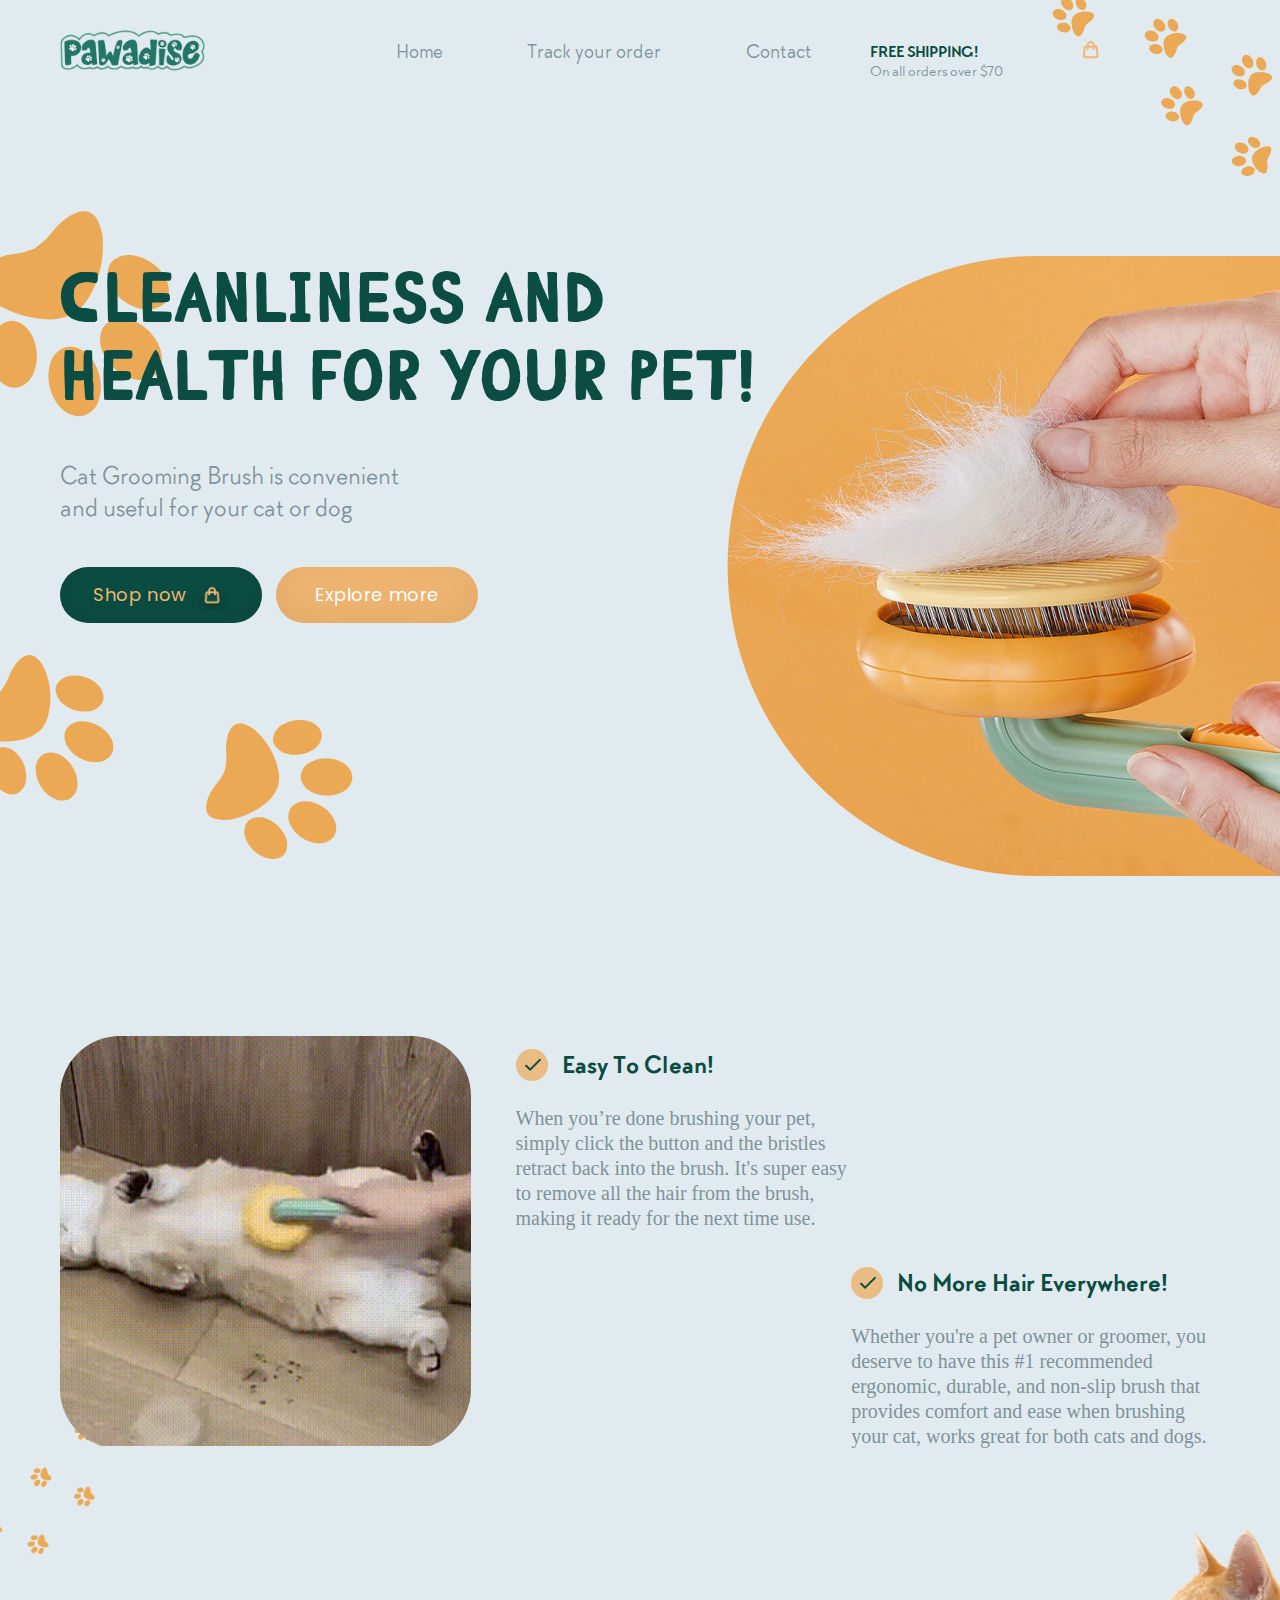
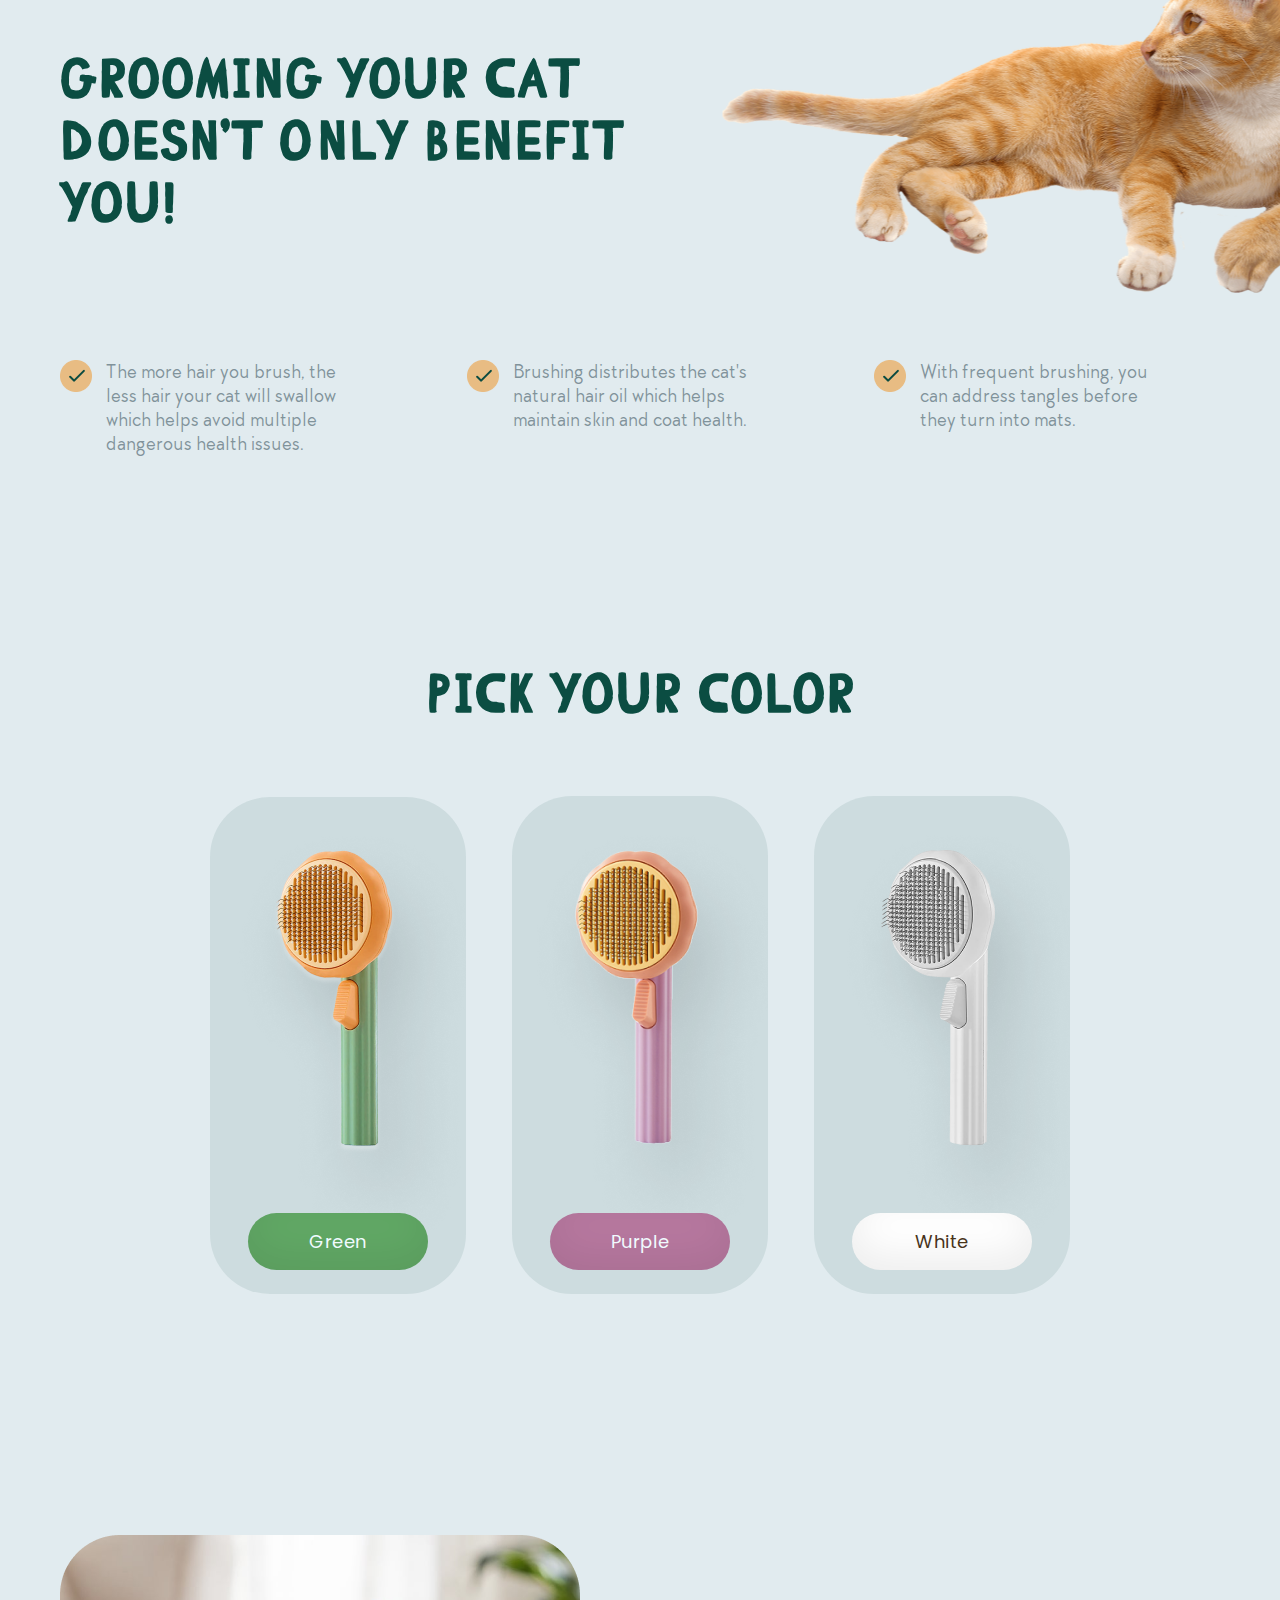
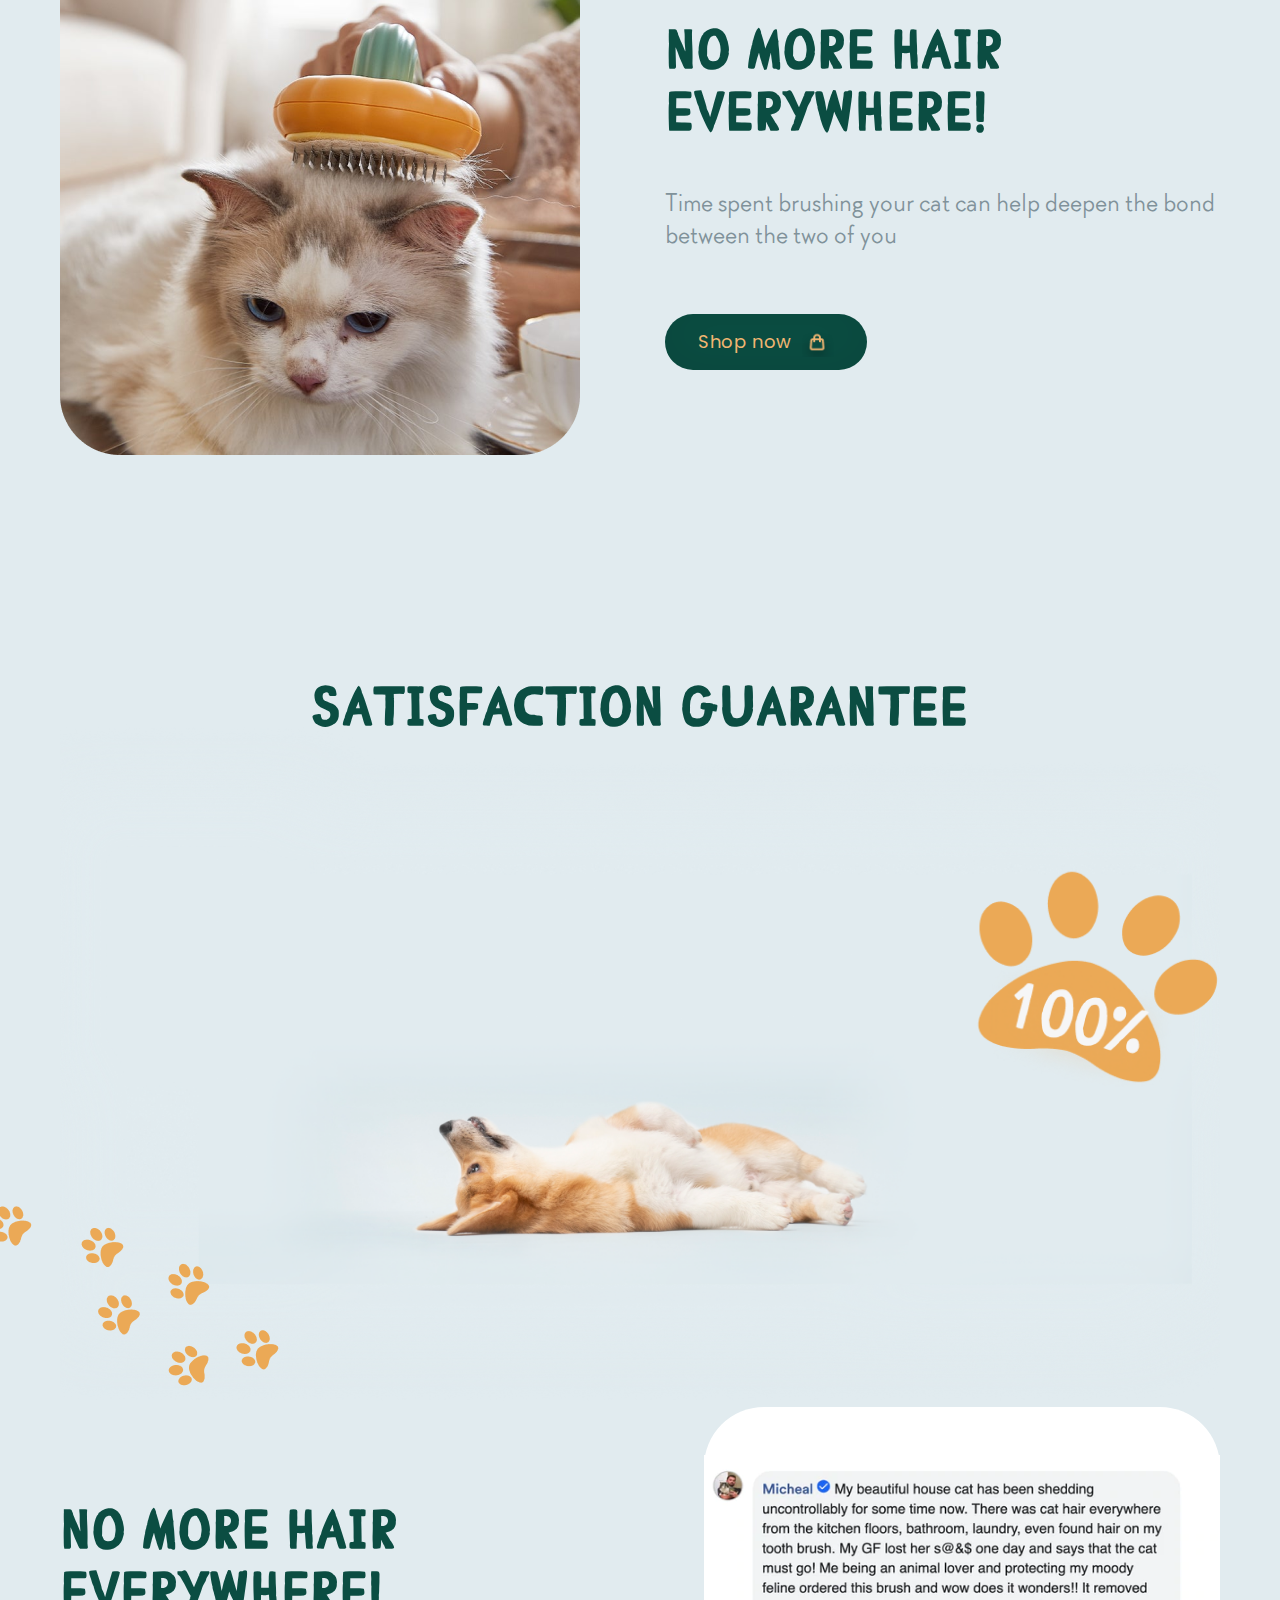
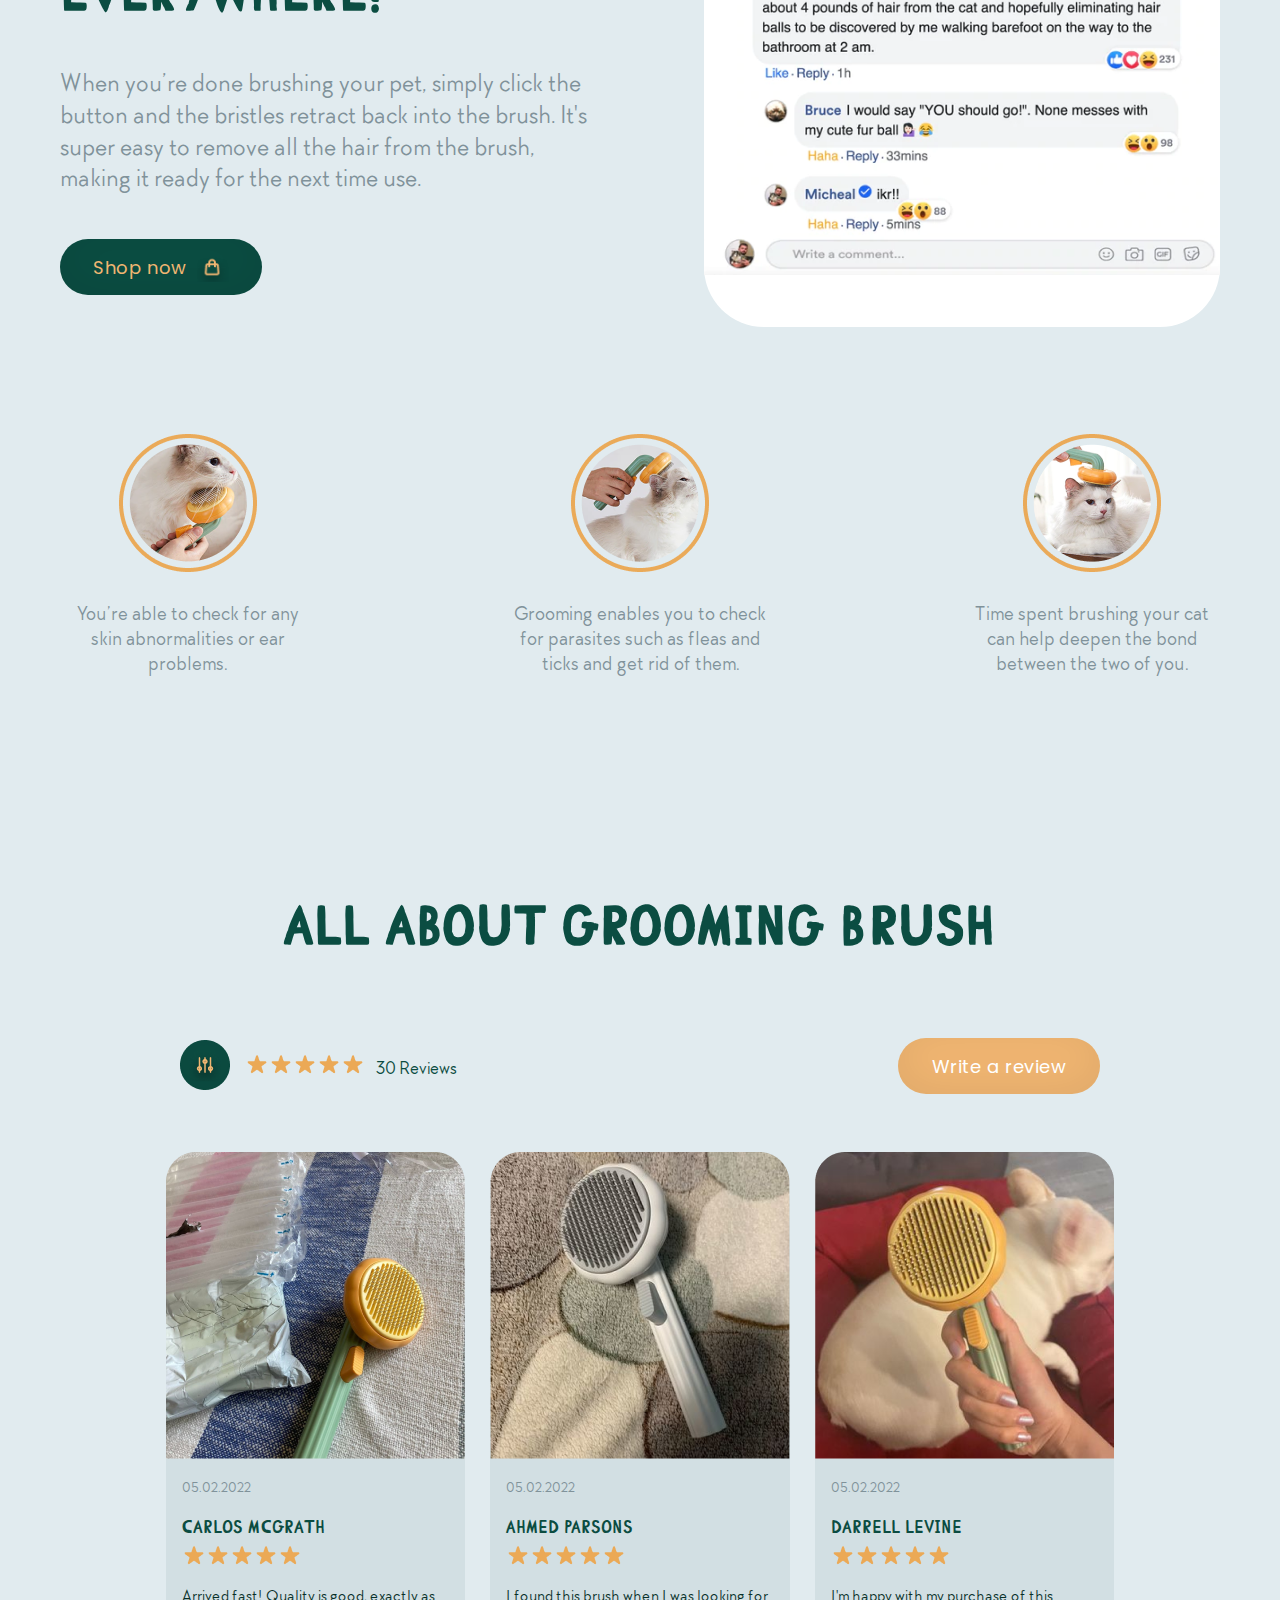
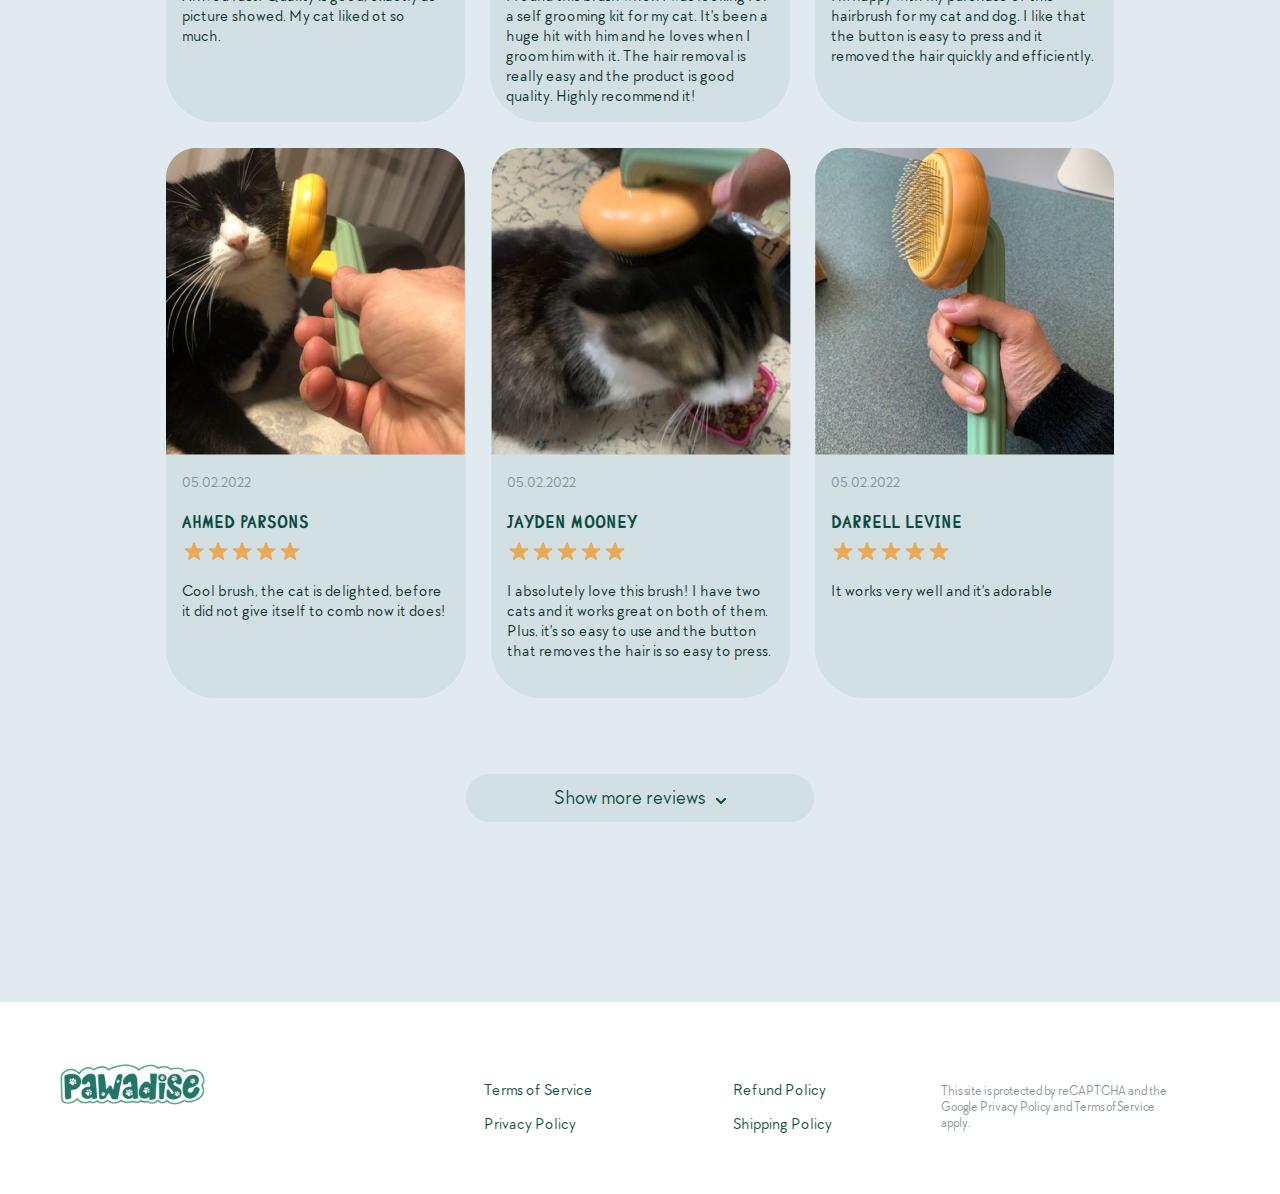
==== commit ca352a36: "add cart" ====
--- a/index.html
+++ b/index.html
@@ -12,6 +12,7 @@
     <link rel="stylesheet" href="./css/fonts.css">
     <link rel="stylesheet" href="./css/style.css">
     <script src="./script/burger.js" defer></script>
+    <script src="./script/cart.js" defer></script>
     <title>Pawadise</title>
 </head>
 
@@ -108,14 +109,14 @@
                             dog</span>
                     </div>
                     <div class="info-btns">
-                        <button class="button green-btn green-btn-top" type="button">Shop now <img
-                                src="./img/akar-icons_shopping-bag.png" alt="bag-icon" width="32"></button>
-                        <button class="button orange-btn orange-btn-top" type="button">Explore more</button>
-                    </div>
-                </div>
-            </div>
-        </section>
-        <section class="advantages">
+                        <a href="./product-page.html" class="button green-btn green-btn-top" type="button">Shop now <img
+                                src="./img/akar-icons_shopping-bag.png" alt="bag-icon" width="32"></a>
+                        <a href="#advantages" class="button orange-btn orange-btn-top" type="button">Explore more</a>
+                    </div>
+                </div>
+            </div>
+        </section>
+        <section class="advantages" id="advantages">
             <div class="container">
                 <div class="advantages-block">
                     <div class="advantages__gif">
@@ -199,19 +200,19 @@
                             <div class="cards-item__img">
                                 <img src="./img/card-1.png" alt="green-brush">
                             </div>
-                            <button class="button colors-button green">Green</button>
+                            <a href="./product-page.html" class="button colors-button green">Green</a>
+                        </div>
+                        <div class="colors__cards-item">
+                            <div class="cards-item__img">
+                                <img src="./img/card-3.png" alt="purple-brush">
+                            </div>
+                            <a href="./product-page.html" class="button colors-button purple">Purple</a>
                         </div>
                         <div class="colors__cards-item">
                             <div class="cards-item__img">
                                 <img src="./img/card-2.png" alt="white-brush">
                             </div>
-                            <button class="button colors-button white">White</button>
-                        </div>
-                        <div class="colors__cards-item">
-                            <div class="cards-item__img">
-                                <img src="./img/card-3.png" alt="purple-brush">
-                            </div>
-                            <button class="button colors-button purple">Purple</button>
+                            <a href="./product-page.html" class="button colors-button white">White</a>
                         </div>
                     </div>
                 </div>
@@ -230,8 +231,8 @@
                         <div class="pluses__text info-description">
                             <span>Time spent brushing your cat can help deepen the bond between the two of you</span>
                         </div>
-                        <button class="button green-btn pluses-btn" type="button">Shop now <img
-                                src="./img/akar-icons_shopping-bag.png" alt="bag-icon" width="32"></button>
+                        <a href="./product-page.html" class="button green-btn pluses-btn" type="button">Shop now <img
+                                src="./img/akar-icons_shopping-bag.png" alt="bag-icon" width="32"></a>
                     </div>
                 </div>
             </div>
@@ -277,8 +278,8 @@
                                     retract back into the brush. It's super easy to remove all the hair from the brush,
                                     making it ready for the next time use.</span>
                             </div>
-                            <button class="button green-btn options-btn" type="button">Shop now <img
-                                    src="./img/akar-icons_shopping-bag.png" alt="bag-icon" width="32"></button>
+                            <a href="./product-page.html" class="button green-btn options-btn" type="button">Shop now <img
+                                    src="./img/akar-icons_shopping-bag.png" alt="bag-icon" width="32"></a>
                         </div>
                         <div class="options__img">
                             <img src="./img/image25.png" alt="post-facebook">
@@ -462,6 +463,16 @@
             </div>
         </div>
     </footer>
+    <div class="cart">
+        <div class="cart__body">
+            <div class="cart__title">Your Cart</div>
+                <div class="cart__wrapper">
+                    
+                </div>
+                <div class="cart__total"> Total amount <span>0</span>$</div>
+                <button class="cart__btn orange-btn">Buy</button>
+                <div class="cart__close"></div>
+        </div>
+    </div>
 </body>
-
 </html>
--- a/css/style.css
+++ b/css/style.css
@@ -7,9 +7,7 @@
     min-width: 320px;
     max-width: 256rem;
     margin: 0 auto;
-   /*  outline: 1px solid green; */
     box-sizing: border-box;
-    height: 100%;
     position: relative;
 }
 h1, h2, h3, h4, h5, h6, span, ul, li {
@@ -92,10 +90,13 @@
     display: flex;
     flex-direction: column;
     padding-top: 2.2rem;
-    margin-right: 5rem;
+    margin-right: 3rem;
 }
 .header__nav-shoppingbag {
    padding-top: 0.5rem; 
+}
+.header__nav-shoppingbag a {
+    padding: 20px;
 }
 .header__offer-title {
     color: #0B4C41;
@@ -332,6 +333,9 @@
     margin-bottom: 2.4rem;
     cursor: pointer;
     z-index: 10;
+    display: flex;
+    justify-content: center;
+    align-items: center;
 }
 .green {
     background: #61A865;
@@ -896,7 +900,7 @@
     }
     .header__offer {
          padding-left: 1rem;
-         margin-right: 4rem;
+         margin-right: 2rem;
     }
     .header__offer-title {
          font-size: 1.4rem;
@@ -1169,7 +1173,7 @@
     .header__shoppingbag {
         display: block;
         position: relative;
-        z-index: 7;
+        z-index: 20;
         padding-right: 1rem;
     }
     .header__nav {
@@ -2066,5 +2070,206 @@
         height: 100vh;
         background-color: rgba(0, 0, 0, 0.07);
     }
+}
+/*cart*/
 
-}+.cart {
+    width: 100%;
+    height: 100%;
+    position: absolute; /*или фикс*/
+    top: 0;
+    left: 0;
+    background-color: rgba(7, 48, 41, 0.4);
+    display: none;
+    z-index: 20;
+}
+.cart__empty {
+    margin: 0 auto;
+}
+.cart__body {
+    position: relative;
+    margin: 100px auto;
+    width: 800px;
+    min-height: 200px;
+    background-color: #fff;
+    padding: 25px;
+    overflow: auto;
+    border-radius: 3px;
+}
+.cart__title {
+    font-size: 28px;
+    color: #EBA956;
+}
+.cart__wrapper {
+    display: -webkit-box;
+    display: -ms-flexbox;
+    display: flex;
+    -webkit-box-pack: center;
+        -ms-flex-pack: center;
+            justify-content: center;
+    -ms-flex-wrap: wrap;
+        flex-wrap: wrap;
+    margin: 25px 0;
+    border-radius: 3px;
+    padding: 20px;
+}
+.cart__wrapper .cart__empty {
+    font-size: 24px;
+    color: #0B4C41;
+}
+.cart__wrapper .card {
+    width: 33%;
+}
+.cart__total {
+    font-size: 18px;
+}
+.cart__total span {
+    color: #0B4D42;
+}
+.cart__btn {
+    margin-left: auto;
+}
+.cart__close {
+    position: absolute;
+    top: 25px;
+    right: 25px;
+    cursor: pointer;
+    height: 25px;
+    width: 25px;
+    background-image: url("data:image/svg+xml;charset=utf-8,%3Csvg xmlns='http://www.w3.org/2000/svg' width='24' height='24'%3E%3Cpath fill='005bff' d='M12 10.587l6.293-6.294a1 1 0 111.414 1.414l-6.293 6.295 6.293 6.294a1 1 0 11-1.414 1.414L12 13.416 5.707 19.71a1 1 0 01-1.414-1.414l6.293-6.294-6.293-6.295a1 1 0 011.414-1.414L12 10.587z'/%3E%3C/svg%3E");
+}
+.orange-btn:active {
+    background-color: #e77b00;;
+}
+.card {
+    display: flex;
+    justify-content: space-between;
+    flex: 0 0 100%;
+    margin-bottom: 20px;
+    padding: 10px;
+    background-color: rgba(7, 48, 41, 0.2);
+    border-radius: 10px;
+    align-items: center;
+}
+.card__img-wrapper {
+    flex: 0 0 100%;
+    max-width: 200px;
+    height: auto;
+}
+.card__img-wrapper img {
+    display: block;
+    max-width: 100%;
+    height: auto;
+    object-fit: cover;
+}
+.card__price,
+.card__count {
+    font-size: 28px;
+}
+.card__count {
+    padding: 0 30px;
+}
+.card__title {
+    font-size: 34px;
+    padding: 15px 0;
+}
+.card__btn-plus,
+.card__btn-minus {
+    width: 30px;
+    height: 30px;
+    border-radius: 50%;
+    background-color: #e77b00;
+    color: #073029;
+    border: none;
+    font-size: 28px;
+    line-height: 28px;
+    vertical-align: middle;
+    cursor: pointer;
+}
+.card__body {
+    display: flex;
+    flex-direction: column;
+    align-items: flex-end;
+}
+.card__descr {
+    display: flex;
+    align-items: center;
+    padding-bottom: 20px;
+}
+.card__total {
+    font-size: 40px;
+    padding-left: 40px;
+}
+.cart__total {
+    font-size: 40px;
+}
+
+@media (max-width: 880px) {
+    .cart__body {
+        width: 600px;
+    }
+}
+@media (max-width: 668px) {
+    .card__title,
+    .card__count {
+        font-size: 26px;
+    }
+    .card__total {
+        font-size: 30px;
+    }
+    .cart__total {
+        margin-bottom: 30px;
+    }
+    .card__img-wrapper {
+        width: 160px;
+    }
+    .cart__body {
+        width: 500px;
+    }
+}
+@media (max-width: 576px) {
+    .cart__total {
+        font-size: 30px;
+        margin-bottom: 20px;
+    }
+    .card__img-wrapper {
+        width: 110px;
+    }
+    .cart__body {
+        width: 400px;
+    }
+    .card {
+        display: block;
+    }
+}
+@media (max-width: 468px) {
+        .card__title,
+        .card__count {
+            font-size: 20px;
+        }
+        .card__total {
+            font-size: 24px
+        } 
+
+        .cart__body {
+            width: 300px;
+            padding: 25px 15px;
+        }
+        .cart__total {
+            font-size: 24px;
+        }
+    }
+    @media (max-width: 350px) {
+        .card__title,
+        .card__count {
+            font-size: 20px;
+        }
+        .card__total {
+            font-size: 24px
+        } 
+
+        .cart__body {
+            width: 280px;
+            padding: 20px 10px;
+        }
+    }